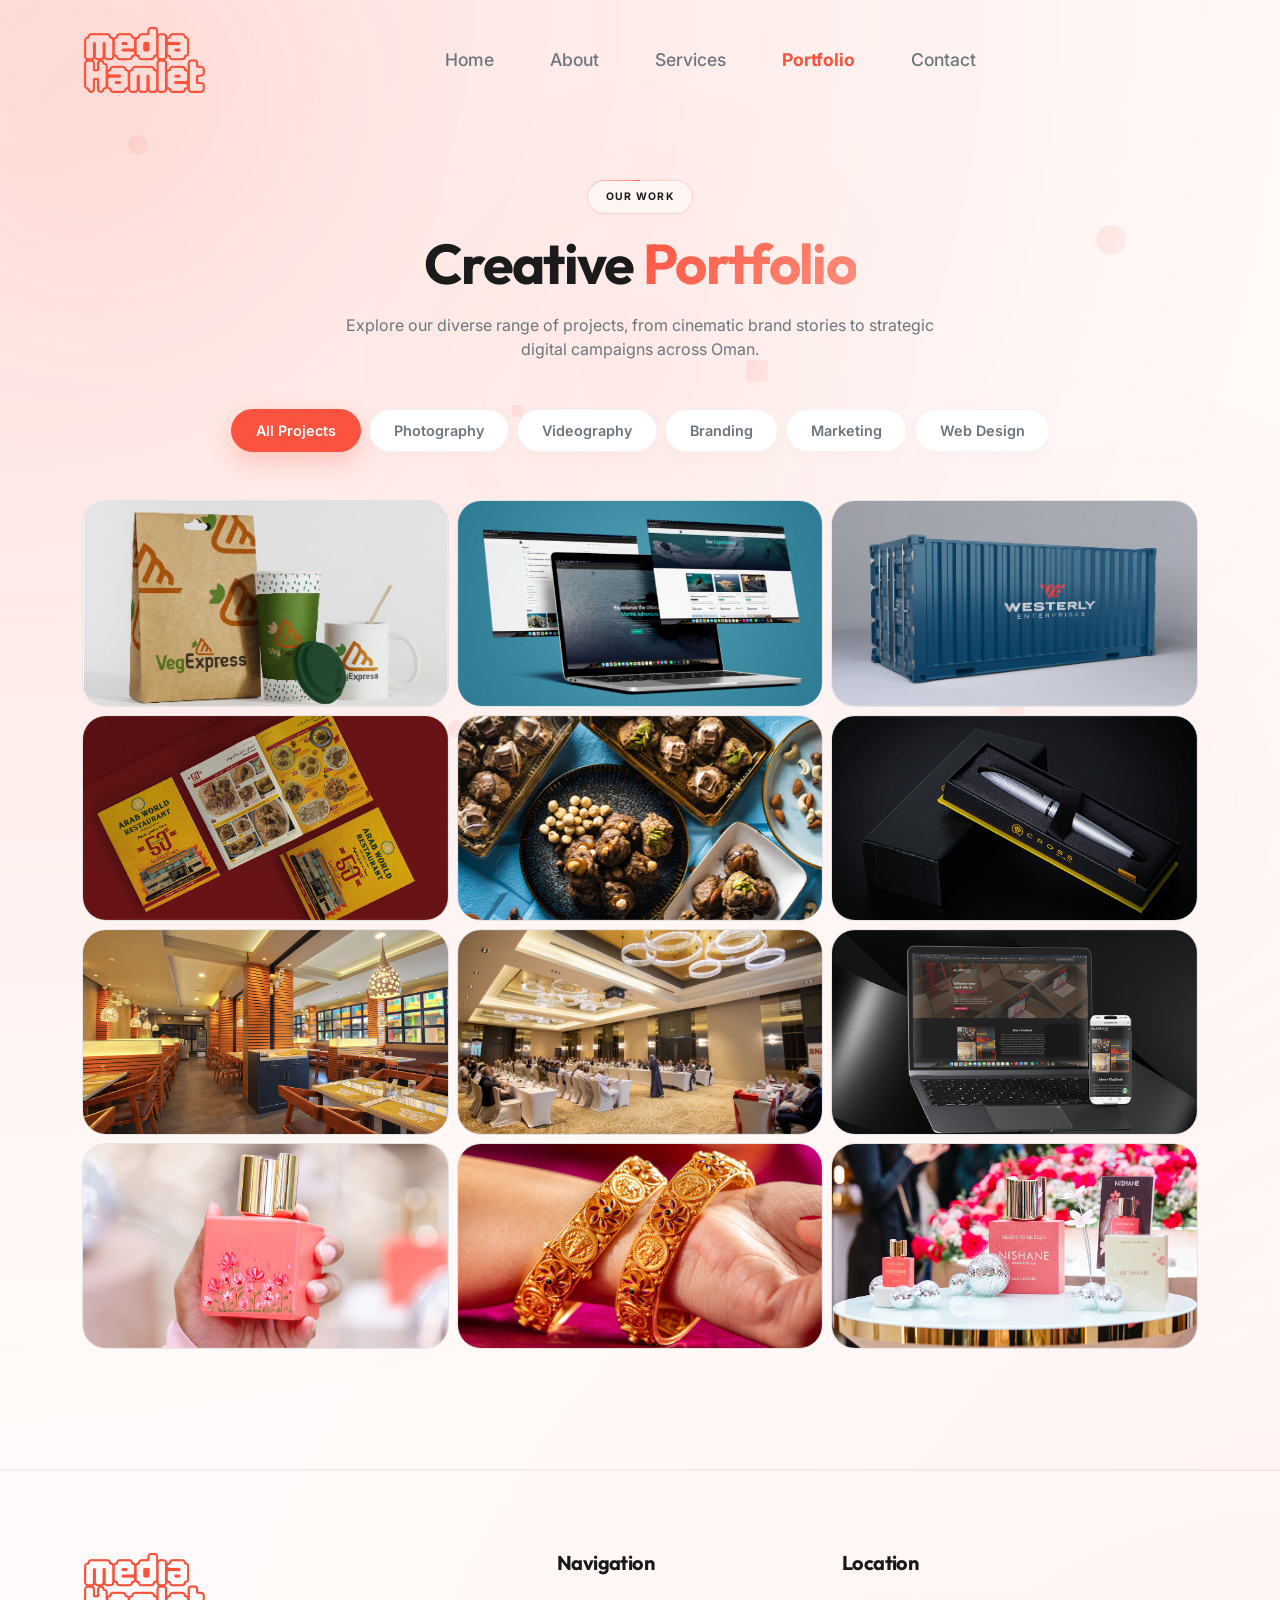
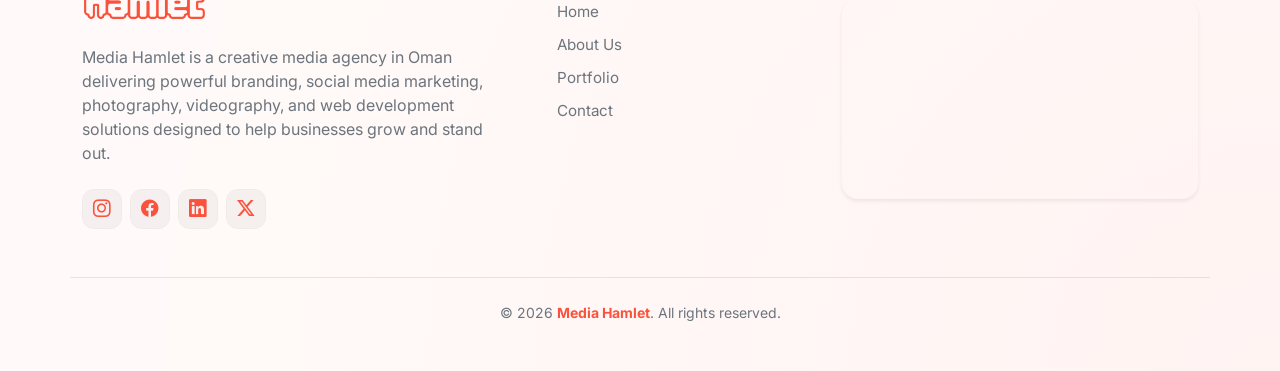
==== projects.html @ c40ac632 "projects page created and workflow section removed and teams slider created" ====
<!DOCTYPE html>
<html lang="en">

<head>
    <meta charset="UTF-8">
    <meta name="viewport" content="width=device-width, initial-scale=1.0">
    <meta name="description" content="Media Hamlet Projects - Explore our portfolio of creative works across Oman.">
    <title>Projects - Media Hamlet</title>

    <!-- Google Fonts -->
    <link rel="preconnect" href="https://fonts.googleapis.com">
    <link rel="preconnect" href="https://fonts.gstatic.com" crossorigin>
    <link href="https://fonts.googleapis.com/css2?family=Inter:wght@300;400;500;600;700&family=Outfit:wght@300;400;500;600;700;800&display=swap" rel="stylesheet">

    <!-- Bootstrap CSS -->
    <link href="https://cdn.jsdelivr.net/npm/bootstrap@5.3.2/dist/css/bootstrap.min.css" rel="stylesheet">
    <link rel="stylesheet" href="https://cdn.jsdelivr.net/npm/bootstrap-icons@1.11.1/font/bootstrap-icons.css">

    <!-- AOS Animation CSS -->
    <link href="https://unpkg.com/aos@2.3.1/dist/aos.css" rel="stylesheet">

    <!-- Custom CSS -->
    <link rel="stylesheet" href="style.css">
</head>

<body>
    <!-- Preloader -->
    <div id="loader-wrapper">
        <div class="loader-content">
            <div class="loader-logo">
                <img src="asstes/brand_logo.png" alt="Media Hamlet">
            </div>
        </div>
    </div>

    <!-- Ambient Background Glows -->
    <div class="ambient-glow glow-1"></div>
    <div class="ambient-glow glow-2"></div>
    <div class="ambient-glow glow-3"></div>
    <div class="noise-overlay"></div>

    <!-- Global Decorative Elements -->
    <div class="global-bg-elements">
        <div class="bg-shape shape-1"></div>
        <div class="bg-shape shape-2"></div>
        <div class="bg-shape shape-3"></div>
        <div class="bg-shape shape-4"></div>
        <div class="bg-shape shape-5"></div>
        <div class="bg-shape shape-6"></div>
        <div class="bg-shape shape-7"></div>
        <div class="bg-shape shape-8"></div>
    </div>

    <!-- Navigation -->
    <nav class="navbar navbar-expand-lg fixed-top custom-navbar scrolled">
        <div class="container">
            <a class="navbar-brand" href="index.html">
                <img src="asstes/brand_logo.png" alt="Media Hamlet Logo" class="brand-logo">
            </a>
            <button class="navbar-toggler border-0 shadow-none" type="button" data-bs-toggle="collapse" data-bs-target="#navbarNav">
                <div class="hamburger-icon">
                    <span></span><span></span><span></span>
                </div>
            </button>
            <div class="collapse navbar-collapse" id="navbarNav">
                <ul class="navbar-nav mx-auto">
                    <li class="nav-item"><a class="nav-link" href="index.html#home">Home</a></li>
                    <li class="nav-item"><a class="nav-link" href="index.html#about">About</a></li>
                    <li class="nav-item"><a class="nav-link" href="index.html#services">Services</a></li>
                    <li class="nav-item"><a class="nav-link active" href="projects.html">Portfolio</a></li>
                    <li class="nav-item"><a class="nav-link" href="index.html#contact">Contact</a></li>
                </ul>
            </div>
        </div>
    </nav>

    <!-- Hero Section -->
    <section class="hero-section">
        <div class="container">
            <div class="text-center mb-5" data-aos="fade-up">
                <div class="badge-custom mb-3">Our Work</div>
                <h1 class="display-4 fw-bold mb-3">Creative <span class="text-gradient">Portfolio</span></h1>
                <p class="text-secondary mx-auto" style="max-width: 600px;">
                    Explore our diverse range of projects, from cinematic brand stories to strategic digital campaigns across Oman.
                </p>
            </div>

            <!-- Category Tabs -->
            <div class="d-flex flex-wrap justify-content-center gap-2 mb-5" data-aos="fade-up" data-aos-delay="100">
                <button class="filter-btn active" data-filter="all">All Projects</button>
                <button class="filter-btn" data-filter="photography">Photography</button>
                <button class="filter-btn" data-filter="videography">Videography</button>
                <button class="filter-btn" data-filter="branding">Branding</button>
                <button class="filter-btn" data-filter="marketing">Marketing</button>
                <button class="filter-btn" data-filter="web">Web Design</button>
            </div>

            <!-- Projects Grid -->
            <div class="row g-2" id="projects-grid">
                <!-- Project Item -->
                <div class="col-md-6 col-lg-4 project-item" data-category="photography" data-aos="fade-up">
                    <div class="portfolio-card">
                        <img src="asstes/portfolio_images/p1.jpeg" alt="Fashion Shoot" loading="lazy">
                    </div>
                </div>
                <!-- Project Item -->
                <div class="col-md-6 col-lg-4 project-item" data-category="videography" data-aos="fade-up" data-aos-delay="100">
                    <div class="portfolio-card">
                        <img src="asstes/portfolio_images/p6.jpeg" alt="Brand Film" loading="lazy">
                    </div>
                </div>
                <!-- Project Item -->
                <div class="col-md-6 col-lg-4 project-item" data-category="branding" data-aos="fade-up" data-aos-delay="200">
                    <div class="portfolio-card">
                        <img src="asstes/portfolio_images/p2.jpeg" alt="Logo Design" loading="lazy">
                    </div>
                </div>
                <!-- Project Item -->
                <div class="col-md-6 col-lg-4 project-item" data-category="marketing" data-aos="fade-up">
                    <div class="portfolio-card">
                        <img src="asstes/portfolio_images/p5.jpeg" alt="Social Media" loading="lazy">
                    </div>
                </div>
                <!-- Project Item -->
                <div class="col-md-6 col-lg-4 project-item" data-category="web" data-aos="fade-up" data-aos-delay="100">
                    <div class="portfolio-card">
                        <img src="asstes/portfolio_images/p9.jpeg" alt="Website UI" loading="lazy">
                    </div>
                </div>
                <!-- Project Item -->
                <div class="col-md-6 col-lg-4 project-item" data-category="photography" data-aos="fade-up" data-aos-delay="200">
                    <div class="portfolio-card">
                        <img src="asstes/portfolio_images/p8.jpeg" alt="Product Photography" loading="lazy">
                    </div>
                </div>
                <!-- New Project Item -->
                <div class="col-md-6 col-lg-4 project-item" data-category="videography" data-aos="fade-up">
                    <div class="portfolio-card">
                        <img src="asstes/portfolio_images/p7.jpeg" alt="Event Highlight" loading="lazy">
                    </div>
                </div>
                <!-- New Project Item -->
                <div class="col-md-6 col-lg-4 project-item" data-category="branding" data-aos="fade-up" data-aos-delay="100">
                    <div class="portfolio-card">
                        <img src="asstes/portfolio_images/p3.jpeg" alt="Conference Branding" loading="lazy">
                    </div>
                </div>
                <!-- New Project Item -->
                <div class="col-md-6 col-lg-4 project-item" data-category="marketing" data-aos="fade-up" data-aos-delay="200">
                    <div class="portfolio-card">
                        <img src="asstes/portfolio_images/p4.jpeg" alt="Digital Marketing Strategy" loading="lazy">
                    </div>
                </div>
                <div class="col-md-6 col-lg-4 project-item" data-category="photography" data-aos="fade-up">
                    <div class="portfolio-card">
                        <img src="asstes/portfolio_images/p12.jpeg" alt="Product Photography" loading="lazy">
                    </div>
                </div>
                <div class="col-md-6 col-lg-4 project-item" data-category="web" data-aos="fade-up" data-aos-delay="100">
                    <div class="portfolio-card">
                        <img src="asstes/portfolio_images/p10.jpeg" alt="E-commerce Website" loading="lazy">
                    </div>
                </div>
                <div class="col-md-6 col-lg-4 project-item" data-category="branding" data-aos="fade-up" data-aos-delay="200">
                    <div class="portfolio-card">
                        <img src="asstes/portfolio_images/p11.jpeg" alt="Brand Guidelines" loading="lazy">
                    </div>
                </div>
            </div>
        </div>
    </section>

    <!-- Footer -->
    <footer class="custom-footer py-5 mt-0">
        <div class="container">
            <div class="row gy-5">
                <div class="col-lg-5 col-md-12" data-aos="fade-up">
                    <img src="asstes/brand_logo.png" alt="Media Hamlet Logo" class="brand-logo mb-4">
                    <p class="text-secondary mb-4 pe-lg-5">
                        Media Hamlet is a creative media agency in Oman delivering powerful branding, social media marketing, photography, videography, and web development solutions designed to help businesses grow and stand out.
                    </p>
                    <div class="social-icons d-flex gap-2">
                        <a href="#" class="social-icon-link"><i class="bi bi-instagram"></i></a>
                        <a href="#" class="social-icon-link"><i class="bi bi-facebook"></i></a>
                        <a href="#" class="social-icon-link"><i class="bi bi-linkedin"></i></a>
                        <a href="#" class="social-icon-link"><i class="bi bi-twitter-x"></i></a>
                    </div>
                </div>
                <div class="col-lg-3 col-md-6" data-aos="fade-up" data-aos-delay="100">
                    <h5 class="fw-bold mb-4">Navigation</h5>
                    <ul class="list-unstyled d-flex flex-column gap-2">
                        <li><a href="index.html#home" class="footer-link">Home</a></li>
                        <li><a href="index.html#about" class="footer-link">About Us</a></li>
                        <li><a href="projects.html" class="footer-link">Portfolio</a></li>
                        <li><a href="index.html#contact" class="footer-link">Contact</a></li>
                    </ul>
                </div>
                <div class="col-lg-4 col-md-6" data-aos="fade-up" data-aos-delay="200">
                    <h5 class="fw-bold mb-4">Location</h5>
                    <div class="rounded-4 overflow-hidden shadow-sm" style="width: 100%; height: 200px;">
                        <iframe src="https://www.google.com/maps/embed?pb=!1m18!1m12!1m3!1d3656.0954622820022!2d58.54855897511026!3d23.60090907877264!2m3!1f0!2f0!3f0!3m2!1i1024!2i768!4f13.1!3m3!1m2!1s0x3e91f911d15bbdff%3A0xdb22372e76573a17!2sMedia%20Hamlet%20Oman!5e0!3m2!1sen!2sin!4v1778687226779!5m2!1sen!2sin" 
                            width="100%" height="100%" style="border:0;" allowfullscreen="" loading="lazy" referrerpolicy="no-referrer-when-downgrade"></iframe>
                    </div>
                </div>
            </div>
            <div class="row mt-5 pt-4 border-top border-dark border-opacity-10 align-items-center">
                <div class="col-12 text-center">
                    <p class="text-secondary small mb-0">&copy; <span id="current-year"></span> <span class="text-primary fw-bold">Media Hamlet</span>. All rights reserved.</p>
                </div>
            </div>
        </div>
    </footer>

    <!-- Portfolio Lightbox Overlay (Shared component) -->
    <div id="portfolioLightbox" class="lightbox-overlay">
        <div class="lightbox-content">
            <span class="lightbox-close"><i class="bi bi-x-lg"></i></span>
            <img class="lightbox-image" src="" alt="Portfolio Large View">
        </div>
    </div>

    <!-- Scripts -->
    <script src="https://cdn.jsdelivr.net/npm/bootstrap@5.3.2/dist/js/bootstrap.bundle.min.js"></script>
    <script src="https://unpkg.com/aos@2.3.1/dist/aos.js"></script>
    <script src="script.js"></script>
    <script>
        // Page specific navigation scroll override
        window.addEventListener('scroll', () => {
            const nav = document.querySelector('.custom-navbar');
            if (window.scrollY > 20) {
                nav.classList.add('scrolled');
            }
        });
    </script>
</body>

</html>
---- style.css ----
/* Modern Border Animation Property */
@property --border-angle {
    syntax: "<angle>";
    initial-value: 0deg;
    inherits: false;
}

:root {
    --primary-color: #fb523d;
    --primary-hover: #e03c27;
    --bg-main: #fffaf9;
    --card-bg: #f8f9fa;
    --text-main: #1a1a1a;
    --text-muted: #6c757d;
    --gradient-primary: linear-gradient(135deg, #fb523d 0%, #ff8e7d 100%);
    --font-primary: 'Inter', sans-serif;
    --font-title: 'Outfit', sans-serif;
    --glass-bg: rgba(255, 255, 255, 0.7);
    --glass-border: rgba(255, 255, 255, 0.8);
    --glass-shadow: 0 20px 40px rgba(0, 0, 0, 0.03);
    --ease-out-expo: cubic-bezier(0.19, 1, 0.22, 1);
    --ease-soft: cubic-bezier(0.4, 0, 0.2, 1);
}

/* Modern Custom Scrollbar */
::-webkit-scrollbar {
    width: 8px;
}

::-webkit-scrollbar-track {
    background: #ffffff;
}

::-webkit-scrollbar-thumb {
    background: var(--primary-color);
    border-radius: 100px;
    border: 2px solid #ffffff;
    transition: all 0.3s ease;
}

::-webkit-scrollbar-thumb:hover {
    background: var(--primary-hover);
}

/* Firefox Support */
* {
    scrollbar-width: thin;
    scrollbar-color: var(--primary-color) #ffffff;
}

html {
    scroll-behavior: smooth;
    

}

body {
    background-color: var(--bg-main);
    background-image: radial-gradient(circle at 0% 0%, rgba(251, 82, 61, 0.08) 0%, transparent 50%),
        radial-gradient(circle at 100% 100%, rgba(251, 82, 61, 0.04) 0%, transparent 50%);
    color: var(--text-main);
    font-family: var(--font-primary);
}

/* Bootstrap Color Overrides */
.text-primary {
    color: var(--primary-color) !important;
}

.bg-primary {
    background-color: var(--primary-color) !important;
}

h1,
h2,
h3,
h4,
h5,
h6 {
    font-family: var(--font-title);
    letter-spacing: -0.03em;
    font-weight: 700;
}

/* Typography Utilities */
.tracking-widest {
    letter-spacing: 0.1em;
}

.text-gradient {
    background: var(--gradient-primary);
    -webkit-background-clip: text;
    -webkit-text-fill-color: transparent;
}

.text-secondary {
    color: var(--text-muted) !important;
}

/* Grain Texture Overlay */
.noise-overlay {
    position: fixed;
    top: 0;
    left: 0;
    width: 100%;
    height: 100%;
    pointer-events: none;
    z-index: 9999;
    opacity: 0.025;
    background-image: url("data:image/svg+xml,%3Csvg viewBox='0 0 200 200' xmlns='http://www.w3.org/2000/svg'%3E%3Cfilter id='noiseFilter'%3E%3CfeTurbulence type='fractalNoise' baseFrequency='0.65' numOctaves='3' stitchTiles='stitch'/%3E%3C/filter%3E%3Crect width='100%25' height='100%25' filter='url(%23noiseFilter)'/%3E%3C/svg%3E");
    mix-blend-mode: overlay;
}

/* Performance Optimization: Disable heavy filters on mobile */
@media (max-width: 991.98px) {
    .noise-overlay,
    .ambient-glow,
    .global-bg-elements,
    .loader-bg-elements,
    .cta-shape {
        display: none !important;
    }

    /* Performance: Disable expensive effects on mobile for buttery smooth scrolling */
    .hero-section, .cta-banner {
        animation: none !important;
    }

    .service-card, 
    .testimonial-card, 
    .contact-card, 
    .custom-navbar.scrolled, 
    .floating-element,
    .social-floating-icon,
    .main-image-frame,
    .floating-stat-card,
    .logos-ticker-container {
        backdrop-filter: none !important;
        -webkit-backdrop-filter: none !important;
        background-color: rgba(255, 255, 255, 0.98) !important;
    }

    /* Simplify rendering for better mobile FPS */
    .service-card, .testimonial-card, .contact-card {
        box-shadow: 0 10px 30px rgba(0, 0, 0, 0.05) !important;
    }

    .logos-ticker-container {
        mask-image: none !important;
        -webkit-mask-image: none !important;
    }
    /* Re-enable mask-image for testimonial slider on small screens */
    .testimonial-slider-wrapper {
        mask-image: linear-gradient(to right, transparent, black 10%, black 90%, transparent);
        -webkit-mask-image: linear-gradient(to right, transparent, black 10%, black 90%, transparent);
    }
}

/* Ambient Glows */
.ambient-glow {
    position: fixed;
    border-radius: 50%;
    filter: blur(100px);
    z-index: -1;
    opacity: 0.5;
    pointer-events: none;
}

.glow-1 {
    width: 600px;
    height: 600px;
    background: radial-gradient(circle, rgba(251, 82, 61, 0.15) 0%, rgba(255, 255, 255, 0) 70%);
    top: -200px;
    left: -200px;
}

.glow-2 {
    width: 800px;
    height: 800px;
    background: radial-gradient(circle, rgba(251, 82, 61, 0.1) 0%, rgba(255, 255, 255, 0) 70%);
    bottom: -300px;
    right: -200px;
}

.glow-3 {
    width: 500px;
    height: 500px;
    background: radial-gradient(circle, rgba(251, 82, 61, 0.08) 0%, rgba(255, 255, 255, 0) 70%);
    top: 40%;
    left: 50%;
    transform: translate(-50%, -50%);
}

/* Navigation */
.custom-navbar {
    background: transparent;
    backdrop-filter: none;
    border-bottom: 1px solid transparent;
    padding-top: 20px;
    padding-bottom: 20px;
    transition: transform 0.6s var(--ease-out-expo), background-color 0.4s ease, padding 0.4s ease, backdrop-filter 0.4s ease;
    will-change: transform, background-color, backdrop-filter;
}

.custom-navbar.navbar-hidden {
    transform: translateY(-100%);
}

.custom-navbar.scrolled {
    padding-top: 10px;
    padding-bottom: 10px;
    background: rgba(255, 255, 255, 0.9);
    backdrop-filter: blur(15px);
    border-bottom: 1px solid rgba(0, 0, 0, 0.05);
    box-shadow: 0 4px 30px rgba(0, 0, 0, 0.05);
}

.navbar-nav .nav-link {
    color: var(--text-muted);
    font-weight: 500;
    padding: 8px 0;
    margin: 0 20px;
    transition: color 0.3s var(--ease-soft), transform 0.3s var(--ease-soft);
    font-size: 1.1rem;
    display: inline-block;
}

/* Subtle scale on hover */
.navbar-nav .nav-link:hover {
    transform: translateY(-1px);
}

@media (max-width: 1199.98px) {
    .navbar-nav .nav-link {
        margin: 0 15px;
    }
}

.navbar-nav .nav-link:hover,
.navbar-nav .nav-link.active {
    color: var(--primary-color);
    font-weight: 700;
}

.navbar-toggler {
    width: 44px;
    height: 44px;
    display: flex;
    align-items: center;
    justify-content: center;
    background: rgba(0, 0, 0, 0.03);
    border-radius: 12px;
    padding: 0;
    transition: background 0.3s ease;
    border: none;
}

.navbar-toggler:hover {
    background: rgba(0, 0, 0, 0.06);
}

.hamburger-icon {
    width: 22px;
    height: 16px;
    position: relative;
    display: inline-block;
}

.hamburger-icon span {
    position: absolute;
    left: 0;
    width: 100%;
    height: 2px;
    background-color: var(--primary-color);
    border-radius: 2px;
    transition: transform 0.4s cubic-bezier(0.68, -0.6, 0.32, 1.6), top 0.4s cubic-bezier(0.68, -0.6, 0.32, 1.6), opacity 0.3s ease, width 0.3s ease;
    will-change: transform, top, opacity;
}

.hamburger-icon span:nth-child(1) { top: 0; }
.hamburger-icon span:nth-child(2) { top: 7px; width: 75%; }
.hamburger-icon span:nth-child(3) { top: 14px; }

.navbar-toggler[aria-expanded="true"] .hamburger-icon span:nth-child(1) {
    top: 7px;
    transform: rotate(45deg);
}

.navbar-toggler[aria-expanded="true"] .hamburger-icon span:nth-child(2) {
    width: 0%;
    opacity: 0;
}

.navbar-toggler[aria-expanded="true"] .hamburger-icon span:nth-child(3) {
    top: 7px;
    transform: rotate(-45deg);
}

.navbar-toggler:focus {
    box-shadow: none;
}

.brand-logo {
    height: 70px;
    object-fit: contain;
}

/* Buttons */
.primary-btn {
    background-color: var(--primary-color);
    border-color: var(--primary-color);
    color: white;
    transition: all 0.3s ease;
}

.primary-btn:hover,
.primary-btn:focus {
    background-color: var(--primary-hover);
    border-color: var(--primary-hover);
    color: white;
    box-shadow: 0 10px 30px rgba(251, 82, 61, 0.5);
    transform: translateY(-3px) scale(1.02);
}

.btn-hover-effect {
    position: relative;
    overflow: hidden;
}

.btn-hover-effect::after {
    content: '';
    position: absolute;
    top: 50%;
    left: 50%;
    width: 300px;
    height: 300px;
    background: radial-gradient(circle, rgba(255, 255, 255, 0.3) 0%, rgba(255, 255, 255, 0) 70%);
    transform: translate(-50%, -50%) scale(0);
    transition: transform 0.5s ease;
    border-radius: 50%;
}

.btn-hover-effect:hover::after {
    transform: translate(-50%, -50%) scale(1);
}

/* Utilities */
.section-padding {
    padding: 50px 0;
    border-bottom: 1px solid rgba(0, 0, 0, 0.05);
}

#contact {
    border-bottom: none;
    padding-bottom: 40px;
}

@media (max-width: 991.98px) {
    .section-padding {
        padding: 40px 0;
    }
}

.badge-custom {
    padding: 8px 18px;
    border-radius: 100px;
    border: 1px solid rgba(251, 82, 61, 0.2);
    background: rgba(255, 255, 255, 0.5);
    backdrop-filter: blur(12px);
    -webkit-backdrop-filter: blur(12px);
    font-weight: 700;
    text-transform: uppercase;
    letter-spacing: 0.12em;
    font-size: 0.65rem;
    color: var(--text-main);
    box-shadow: 0 4px 15px rgba(0, 0, 0, 0.02);
    transition: all 0.3s ease;
    display: inline-flex;
    align-items: center;
    position: relative;
    z-index: 1;
}

.badge-custom::after {
    content: '';
    position: absolute;
    inset: -1px;
    border-radius: inherit;
    padding: 1.2px; /* Thickness of the running line */
    background: conic-gradient(from var(--border-angle), transparent 75%, var(--primary-color) 100%);
    -webkit-mask: linear-gradient(#fff 0 0) content-box, linear-gradient(#fff 0 0);
    mask: linear-gradient(#fff 0 0) content-box, linear-gradient(#fff 0 0);
    -webkit-mask-composite: xor;
    mask-composite: exclude;
    animation: border-trace 3s linear infinite;
    pointer-events: none;
    z-index: -1;
}

/* Adjust color for white badges in CTA section */
.cta-banner .badge-custom::after {
    background: conic-gradient(from var(--border-angle), transparent 75%, #ffffff 100%);
}

@keyframes border-trace {
    to { --border-angle: 360deg; }
}

/* Hero Section */
.hero-section {
    position: relative;
    /* Enhanced gradient with secondary glow and animation support */
    background: radial-gradient(circle at 0% 0%, rgba(251, 82, 61, 0.08) 0%, transparent 50%),
                radial-gradient(circle at 100% 100%, rgba(251, 82, 61, 0.04) 0%, transparent 50%);
    background-size: 150% 150%;
    animation: heroGradientShift 12s ease-in-out infinite alternate;
    border-bottom: 1px solid rgba(0, 0, 0, 0.05);
    padding: 140px 0 80px;
}

@media (min-width: 992px) {
    .hero-section {
        padding: 180px 0 120px;
    }
}

@keyframes heroGradientShift {
    0% {
        background-position: 0% 0%;
    }
    100% {
        background-position: 100% 100%;
    }
}

/* Global Decorative Elements */
.global-bg-elements {
    position: fixed;
    top: 0;
    left: 0;
    width: 100%;
    height: 100%;
    pointer-events: none;
    z-index: -1;
}

.bg-shape {
    position: absolute;
    background: var(--gradient-primary);
    opacity: 0.1;
    animation: bgPulseFloat 8s ease-in-out infinite;
}

.shape-1 {
    width: 20px;
    height: 20px;
    border-radius: 50%;
    top: 15%;
    left: 10%;
    animation-duration: 7s;
}

.shape-2 {
    width: 15px;
    height: 15px;
    border-radius: 3px;
    top: 65%;
    left: 8%;
    animation-delay: -2s;
    animation-duration: 9s;
}

.shape-3 {
    width: 30px;
    height: 30px;
    border-radius: 50%;
    top: 25%;
    right: 12%;
    animation-delay: -4s;
}

.shape-4 {
    width: 25px;
    height: 25px;
    border-radius: 50%;
    bottom: 20%;
    right: 20%;
    animation-duration: 10s;
    animation-delay: -1s;
}

.shape-5 {
    width: 12px;
    height: 12px;
    border-radius: 2px;
    top: 45%;
    left: 40%;
    animation-delay: -5s;
}

.shape-6 {
    width: 18px;
    height: 18px;
    border-radius: 50%;
    top: 80%;
    left: 35%;
    animation-duration: 6s;
}

.shape-7 {
    width: 22px;
    height: 22px;
    border-radius: 4px;
    top: 40%;
    right: 40%;
    animation-delay: -3s;
}

.shape-8 {
    width: 15px;
    height: 15px;
    border-radius: 50%;
    bottom: 10%;
    left: 60%;
    animation-duration: 11s;
}

@keyframes bgPulseFloat {
    0%, 100% {
        transform: translate3d(0, 0, 0) rotate(0deg) scale(1);
    }
    50% {
        transform: translate3d(15px, -15px, 0) rotate(15deg) scale(1.1);
        opacity: 0.15;
    }
}

@keyframes float-slow {
    0% {
        transform: translate3d(0, 0, 0) rotate(0deg);
    }

    50% {
        transform: translate3d(30px, -30px, 0) rotate(180deg);
    }

    100% {
        transform: translate3d(0, 0, 0) rotate(360deg);
    }
}

.hero-title {
    font-size: clamp(2.5rem, 7vw, 4.25rem);
    line-height: 1.1;
    letter-spacing: -0.04em;
    font-weight: 800;
    color: var(--text-main);
}

.hero-text {
    font-size: clamp(1rem, 1.5vw, 1.1rem);
}

.hero-graphic-container {
    position: relative;
}

.hero-floating-card {
    animation: floating 6s ease-in-out infinite;
}

@keyframes floating {
    0% {
        transform: translate3d(0, 0, 0);
    }
    50% {
        transform: translate3d(0, -20px, 0);
    }
    100% {
        transform: translate3d(0, 0, 0);
    }
}

.graphic-box {
    background: #fff;
    padding: 10px;
    box-shadow: 0 40px 80px rgba(0, 0, 0, 0.1);
    border: 1px solid rgba(0, 0, 0, 0.05);
    transform: perspective(1000px) rotateY(-10deg) rotateX(5deg);
    transition: transform 0.8s cubic-bezier(0.2, 0.8, 0.2, 1);
}

.graphic-box:hover {
    transform: perspective(1000px) rotateY(0deg) rotateX(0deg);
}

.floating-element {
    position: absolute;
    background: rgba(255, 255, 255, 0.95);
    backdrop-filter: blur(10px);
    padding: 12px 20px;
    border-radius: 16px;
    box-shadow: 0 10px 30px rgba(0, 0, 0, 0.1);
    z-index: 10;
    border: 1px solid rgba(0, 0, 0, 0.05);
}

.floating-1 {
    top: 10%;
    right: -5%;
    animation: floating 5s ease-in-out infinite;
}

.floating-2 {
    bottom: 15%;
    left: -10%;
    animation: floating 6s ease-in-out infinite 1s;
}

.hero-image-wrapper {
    padding-top: 20px;
    position: relative;
}

.hero-person-img {
    max-height: 420px;
    width: 100%;
    object-fit: contain;
    filter: drop-shadow(0 20px 50px rgba(0, 0, 0, 0.15));
    backface-visibility: hidden;
    will-change: transform;
    mask-image: linear-gradient(to bottom, black 80%, transparent 100%);
    -webkit-mask-image: linear-gradient(to bottom, black 80%, transparent 100%);
}

.social-floating-icon {
    position: absolute;
    width: 45px;
    height: 45px;
    background: rgba(255, 255, 255, 0.7);
    backdrop-filter: blur(10px);
    -webkit-backdrop-filter: blur(10px);
    border: 1px solid rgba(255, 255, 255, 0.4);
    border-radius: 50%;
    display: flex;
    align-items: center;
    justify-content: center;
    box-shadow: 0 10px 25px rgba(0, 0, 0, 0.15);
    z-index: 3;
    /* Increased z-index to appear above the hero image */
    font-size: 1.2rem;
    animation: float-around 5s ease-in-out infinite;
    margin-left: -22.5px;
    margin-top: -22.5px;
}

.icon-ig {
    top: 5%;
    left: 95%;
    color: #E1306C;
    animation-delay: 0s;
}

.icon-fb {
    top: 50%;
    left: 110%;
    color: #1877F2;
    animation-delay: 1.5s;
}

.icon-ln {
    top: 50%;
    left: -10%;
    color: #0A66C2;
    animation-delay: 3s;
}

.icon-tk {
    top: 110%;
    left: 50%;
    color: #000000;
    animation-delay: 4.5s;
}

.icon-sc {
    top: -10%;
    left: 50%;
    color: #FFFC00;
    animation-delay: 0.8s;
    text-shadow: 0 0 2px rgba(0, 0, 0, 0.2);
}

.icon-wa {
    top: 95%;
    left: 5%;
    color: #25D366;
    animation-delay: 5.2s;
}

.icon-yt {
    top: 95%;
    left: 95%;
    color: #FF0000;
    animation-delay: 2.2s;
}

.icon-tw {
    top: 5%;
    left: 5%;
    color: #000000;
    animation-delay: 3.7s;
}

@keyframes spin-slow {
    from {
        transform: rotate(0deg);
    }

    to {
        transform: rotate(360deg);
    }
}

@keyframes float-around {
    0%,
    100% {
        transform: translate3d(0, 0, 0) rotate(0deg);
    }
    50% {
        transform: translate3d(10px, -20px, 0) rotate(15deg);
    }
}

/* Outline Button Styling */
.btn-outline {
    border: 1px solid var(--primary-color);
    color: var(--primary-color);
    transition: all 0.3s ease;
    background: rgba(251, 82, 61, 0.03);
    backdrop-filter: blur(5px);
    -webkit-backdrop-filter: blur(5px);
}

.btn-outline:focus,
.btn-outline:active {
    box-shadow: none;
    outline: none;
}

.btn-outline:hover {
    background: var(--primary-color);
    color: #fff;
    transform: translateY(-2px);
    box-shadow: 0 0 20px rgba(251, 82, 61, 0.4);
}

.social-icon-link {
    width: 40px;
    height: 40px;
    display: inline-flex;
    align-items: center;
    justify-content: center;
    border-radius: 12px;
    background: rgba(0, 0, 0, 0.04);
    border: 1px solid rgba(0, 0, 0, 0.02);
    transition: all 0.4s cubic-bezier(0.175, 0.885, 0.32, 1.275);
    color: var(--primary-color);
    text-decoration: none;
    font-size: 1.1rem;
}

.social-icon-link:hover {
    background: var(--primary-color);
    color: #fff !important;
    transform: translateY(-4px) rotate(8deg);
    box-shadow: 0 12px 20px -8px rgba(251, 82, 61, 0.5);
    border-color: var(--primary-color);
}

.crop-mark {
    position: absolute;
    width: 20px;
    height: 20px;
    border-color: rgba(0, 0, 0, 0.3);
    border-style: solid;
    border-width: 0;
    z-index: 5;
}

/* Glassy Card & About Section Enhancements */
.main-image-frame {
    background: rgba(255, 255, 255, 0.7);
    backdrop-filter: blur(12px);
    -webkit-backdrop-filter: blur(12px);
    border: 1px solid rgba(0, 0, 0, 0.05);
    box-shadow: 0 40px 80px rgba(0, 0, 0, 0.1);
}

.about-image-wrapper {
    position: relative;
    padding: 20px;
}

@media (min-width: 1200px) {
    .about-sticky-image {
        position: -webkit-sticky;
        position: sticky;
        top: 120px;
        z-index: 10;
    }
}

.experience-badge-modern {
    position: absolute;
    top: -20px;
    right: -20px;
    background: white;
    padding: 5px;
    border-radius: 50%;
    box-shadow: 0 15px 35px rgba(0, 0, 0, 0.1);
    z-index: 10;
}

.badge-content {
    background: white;
    border: 1px dashed rgba(251, 82, 61, 0.3);
    width: 130px;
    height: 130px;
    border-radius: 50%;
    display: flex;
    flex-direction: column;
    align-items: center;
    justify-content: center;
    text-align: center;
}

.experience-badge-modern .number {
    font-size: 2rem;
    font-weight: 900;
    line-height: 1;
}

.experience-badge-modern .label {
    font-size: 0.65rem;
    text-transform: uppercase;
    letter-spacing: 0.1em;
    font-weight: 700;
    margin-top: 5px;
}



.floating-stat-card {
    position: absolute;
    bottom: 40px;
    left: -30px;
    background: rgba(255, 255, 255, 0.9);
    backdrop-filter: blur(10px);
    padding: 20px 25px;
    border-radius: 20px;
    border: 1px solid rgba(0, 0, 0, 0.05);
    z-index: 5;
    animation: floating 5s ease-in-out infinite;
}

.floating-stat-card::before {
    content: '';
    position: absolute;
    inset: 5px;
    border: 1px solid rgba(251, 82, 61, 0.12);
    border-radius: 15px;
    pointer-events: none;
}

.stat-icon {
    width: 45px;
    height: 45px;
    border-radius: 12px;
    display: flex;
    align-items: center;
    justify-content: center;
    font-size: 1.25rem;
}

.about-feature-box {
    background: transparent;
    transition: all 0.3s ease;
    border-color: rgba(0, 0, 0, 0.05) !important;
}

.about-feature-box:hover {
    background: white;
    border-color: rgba(251, 82, 61, 0.2) !important;
    box-shadow: 0 10px 30px rgba(0, 0, 0, 0.05);
    transform: translateY(-5px);
}

.about-feature-box i {
    background: linear-gradient(135deg, var(--primary-color), #ff8e7d);
    -webkit-background-clip: text;
    -webkit-text-fill-color: transparent;
}

.crop-mark.top-left {
    top: 10px;
    left: 10px;
    border-top-width: 1px;
    border-left-width: 1px;
}

.crop-mark.top-right {
    top: 10px;
    right: 10px;
    border-top-width: 1px;
    border-right-width: 1px;
}

.crop-mark.bottom-left {
    bottom: 10px;
    left: 10px;
    border-bottom-width: 1px;
    border-left-width: 1px;
}

.crop-mark.bottom-right {
    bottom: 10px;
    right: 10px;
    border-bottom-width: 1px;
    border-right-width: 1px;
}


/* Services & Cards */
.service-card {
    background: var(--glass-bg);
    backdrop-filter: blur(20px);
    -webkit-backdrop-filter: blur(20px);
    border: 1px solid var(--glass-border);
    box-shadow: var(--glass-shadow), inset 0 1px 0 rgba(255, 255, 255, 1);
    transition: transform 0.6s var(--ease-out-expo), box-shadow 0.6s var(--ease-out-expo), border-color 0.4s ease;
    border-radius: 32px !important;
    z-index: 1;
    backface-visibility: hidden;
    will-change: transform;
}

.service-card:hover {
    box-shadow: 0 30px 60px rgba(251, 82, 61, 0.12);
    border-color: rgba(251, 82, 61, 0.15);
}

.service-card:hover .icon-box {
    background: var(--primary-color);
    transform: scale(1.1) rotate(5deg);
    box-shadow: 0 10px 20px rgba(251, 82, 61, 0.2);
}

.service-card:hover .icon-box i {
    color: #ffffff !important;
}

.card-glow {
    transition: opacity 0.5s ease;
    opacity: 0.5;
    pointer-events: none;
}

.service-card:hover .card-glow {
    opacity: 1;
}

.icon-box {
    width: 60px;
    height: 60px;
    background: rgba(251, 82, 61, 0.05);
    border: 1px solid rgba(251, 82, 61, 0.1);
    border-radius: 16px;
    display: flex;
    align-items: center;
    justify-content: center;
    transition: all 0.4s ease;
    color: var(--primary-color);
}

.service-number {
    position: absolute;
    top: 30px;
    right: 40px;
    font-size: 5rem;
    font-weight: 800;
    color: rgba(0, 0, 0, 0.02);
    line-height: 1;
    pointer-events: none;
    transition: all 0.4s ease;
}

.service-card:hover .service-number {
    color: rgba(251, 82, 61, 0.06);
    transform: translateY(-5px);
}



.image-card {
    transition: transform 0.5s ease;
}

.image-card:hover img {
    transform: scale(1.05);
}

.image-card img {
    transition: transform 0.7s ease;
}

/* Services Section Specific Styles */
.services-section-row {
    display: flex;
    align-items: stretch;
    position: relative;
}

.services-left-col {
    position: relative;
}

.services-sticky-image {
    width: 100%;
    height: auto;
    overflow: hidden;
    position: -webkit-sticky;
    position: sticky;
    top: 120px;
    z-index: 10;
    box-shadow: 0 30px 60px rgba(0, 0, 0, 0.1);
    transition: transform 0.6s cubic-bezier(0.2, 0.8, 0.2, 1);
    display: flex;
    align-items: center;
}

.services-sticky-image:hover {
    transform: scale(1.02);
}

.services-sticky-image img {
    height: auto !important;
    width: 100%;
    transform: scale(1.1);
    transition: transform 1.2s cubic-bezier(0.2, 0.8, 0.2, 1);
}

.services-sticky-image:hover img {
    transform: scale(1);
}

.services-cards-wrapper {
    max-height: none;
    /* Allow natural scrolling */
    overflow-y: visible;
    scroll-behavior: smooth;
    padding: 0;
    scrollbar-width: none;
    /* Firefox */
    -ms-overflow-style: none;
    /* IE and Edge */
}

#services {
    padding: 30px 0;
}

@media (min-width: 992px) {
    #services {
        padding: 40px 0;
    }
}

.services-cards-wrapper::-webkit-scrollbar {
    display: none;
    /* Chrome, Safari and Opera */
}

/* Responsive adjustments for services section */
@media (max-width: 1024px) {
    .services-left-col {
        position: relative;
        top: auto;
    }

    .services-sticky-image {
        height: auto;
        position: relative;
        top: auto;
    }

    .services-sticky-image img {
        transform: scale(1); /* Reset scale for mobile to prevent unwanted zoom */
        object-fit: cover; /* Ensure image covers the container while maintaining aspect ratio */
        object-position: center; /* Center the image within its container */
        transition: none; /* Disable transition on mobile for immediate effect */
    }

    .services-cards-wrapper {
        max-height: none;
        /* Disable max-height and overflow on smaller screens */
        overflow-y: visible;
        padding-right: 0;
    }

    .services-section-row {
        display: flex;
        flex-direction: column;
    }

    .services-section-row > .col-lg-6 {
        width: 100%;
    }
}

/* Service Feature List Item */
.feature-item {
    transition: transform 0.3s ease;
}

.service-card:hover .feature-item {
    transform: translateX(5px);
}

.learn-more-link {
    font-size: 0.85rem;
    letter-spacing: 0.05em;
    transition: gap 0.3s ease;
}

.service-card:hover .learn-more-link {
    gap: 12px !important;
}

.image-overlay {
    position: absolute;
    bottom: 0;
    left: 0;
    width: 100%;
    height: 40%;
    background: linear-gradient(to top, rgba(255, 255, 255, 0.8) 0%, transparent 100%);
    pointer-events: none;
}

/* Portfolio */
.portfolio-infinite-container {
    padding: 20px 0;
    position: relative;
}

.track-fade-left,
.track-fade-right {
    position: absolute;
    top: 0;
    bottom: 0;
    width: 150px;
    z-index: 10;
    pointer-events: none;
}

@media (max-width: 767.98px) {

    .track-fade-left,
    .track-fade-right {
        width: 60px;
    }
}

.track-fade-left {
    left: 0;
    background: linear-gradient(to right, var(--bg-main) 0%, transparent 100%);
}

.track-fade-right {
    right: 0;
    background: linear-gradient(to left, var(--bg-main) 0%, transparent 100%);
}

.portfolio-track {
    display: flex;
    gap: 0.75rem;
    width: max-content;
    padding: 10px 0;
}

.portfolio-track:hover {
    animation-play-state: paused;
}

.portfolio-item-wrapper {
    width: 350px;
    flex-shrink: 0;
}

.track-left {
    animation: scroll-left 25s linear infinite;
}

.track-right {
    animation: scroll-right 25s linear infinite;
}

@keyframes scroll-left {
    to {
        transform: translate3d(calc(-50% - 0.375rem), 0, 0);
    }
}

@keyframes scroll-right {
    from {
        transform: translate3d(calc(-50% - 0.375rem), 0, 0);
    }

    to {
        transform: translate3d(0, 0, 0);
    }
}

.portfolio-card {
    position: relative;
    border-radius: 24px;
    overflow: hidden;
    aspect-ratio: 16/9;
    cursor: pointer;
    background: #f0f0f0;
    border: 1px solid rgba(0, 0, 0, 0.05);
}

.portfolio-card img {
    width: 100%;
    height: 100%;
    object-fit: cover;
    backface-visibility: hidden;
    transition: transform 0.8s cubic-bezier(0.2, 0.8, 0.2, 1);
}

.portfolio-overlay {
    position: absolute;
    inset: 0;
    background: linear-gradient(to top,
            rgba(0, 0, 0, 0.9) 0%,
            rgba(0, 0, 0, 0.4) 50%,
            transparent 100%);
    display: flex;
    flex-direction: column;
    justify-content: flex-end;
    padding: 30px;
    opacity: 0; /* Start hidden */
    visibility: hidden; /* Control visibility for smooth transition */
    transition: all 0.5s ease; /* Smooth transition for all properties */
    transform: translateY(10px);
}

.portfolio-card:hover img {
    transform: scale(1.1) rotate(2deg);
}

.portfolio-details h4 {
    color: white;
    font-weight: 700;
    margin-bottom: 5px;
    transform: translateY(20px); /* Start below */
    transition: transform 0.5s ease 0.1s; /* Animate with delay */
}

/* On hover, show the overlay and animate its content */
.portfolio-card:hover .portfolio-overlay {
    opacity: 1;
    visibility: visible;
    transform: translateY(0);
}

.portfolio-card:hover .portfolio-details h4,
.portfolio-card:hover .portfolio-details .category {
    transform: translateY(0);
}

.portfolio-details .category {
    color: var(--primary-color);
    font-size: 0.75rem;
    font-weight: 800;
    text-transform: uppercase;
    letter-spacing: 0.1em;
    transform: translateY(20px);
    transition: transform 0.5s ease;
}

/* Spacing Helpers */
.space-y-3>*+* {
    margin-top: 1rem;
}

.space-y-4>*+* {
    margin-top: 1.5rem;
}

/* Check Icon */
.check-icon {
    width: 24px;
    height: 24px;
}

/* Testimonials */
.testimonial-card {
    background: rgba(255, 255, 255, 0.8);
    backdrop-filter: blur(15px);
    -webkit-backdrop-filter: blur(15px);
    border: 1px solid rgba(255, 255, 255, 0.6);
    transition: all 0.5s cubic-bezier(0.2, 0.8, 0.2, 1);
    border-radius: 32px !important;
}

.testimonial-card:hover {
    transform: translateY(-12px);
    background: #ffffff;
    box-shadow: 0 40px 80px rgba(251, 82, 61, 0.1);
    border-color: rgba(251, 82, 61, 0.15);
}

.testimonial-avatar {
    width: 60px;
    height: 60px;
    border-radius: 18px;
    object-fit: cover;
    box-shadow: 0 10px 25px rgba(0, 0, 0, 0.1);
}

/* Testimonial Slider */
.testimonial-slider-wrapper {
    position: relative;
    overflow: hidden;
    padding: 20px 0;
    /* Some vertical padding */
    /* Optional: Add a glassy background to the wrapper if desired */
    /* background: rgba(255, 255, 255, 0.4); */
    /* border: 1px solid rgba(0, 0, 0, 0.05); */
    border-radius: 24px;
    /* backdrop-filter: blur(10px); */
    /* -webkit-backdrop-filter: blur(10px); */
    mask-image: linear-gradient(to right, transparent, black 10%, black 90%, transparent);
    -webkit-mask-image: linear-gradient(to right, transparent, black 10%, black 90%, transparent);
}

.testimonial-slider-track {
    display: flex;
    gap: 1.5rem;
    width: max-content;
    /* Allows the track to be wider than its parent */
    animation: testimonial-slide 40s linear infinite;
}

.testimonial-slider-track:hover {
    animation-play-state: paused;
}

.testimonial-slide {
    flex-shrink: 0;
    width: 630px;
    /* Base width for large screens */
}

@media (max-width: 1399.98px) {
    .testimonial-slide {
        width: 550px;
    }
}

@media (max-width: 1199.98px) {
    .testimonial-slide {
        width: 450px;
    }
}

@media (max-width: 991.98px) {
    .testimonial-slide {
        width: 400px;
    }
}

@media (max-width: 767.98px) {
    .testimonial-slide {
        width: 85vw;
        /* Single card view on mobile */
    }

    .testimonial-card {
        padding: 1.5rem !important;
    }

    .testimonial-card p {
        font-size: 0.95rem !important;
        line-height: 1.6 !important;
        margin-bottom: 1.25rem !important;
    }

    .testimonial-card .bi-chat-square-quote {
        font-size: 1.5rem !important;
        margin: 1rem !important;
    }

    .testimonial-card h6 {
        font-size: 0.9rem;
    }

    .testimonial-avatar {
        width: 50px;
        height: 50px;
    }
}

@keyframes testimonial-slide {
    0% {
        transform: translate3d(0, 0, 0);
    }

    100% {
        transform: translate3d(calc(-50% - 0.75rem), 0, 0);
    }
}

/* Brands Logo Ticker */
.logos-ticker-container {
    position: relative;
    overflow: hidden;
    padding: 35px 0;
    background: rgba(255, 255, 255, 0.4);
    border: 1px solid rgba(0, 0, 0, 0.05);
    border-radius: 24px;
    backdrop-filter: blur(10px);
    -webkit-backdrop-filter: blur(10px);
    mask-image: linear-gradient(to right, transparent, black 15%, black 85%, transparent);
    -webkit-mask-image: linear-gradient(to right, transparent, black 15%, black 85%, transparent);
}

.logos-ticker {
    display: flex;
    align-items: center;
    width: max-content;
    animation: ticker-slide 30s linear infinite;
    will-change: transform;
}

@keyframes ticker-slide {
    from { transform: translate3d(0, 0, 0); }
    to { transform: translate3d(-50%, 0, 0); }
}

.logos-ticker:hover {
    animation-play-state: paused;
}

.brand-logo-filter {
    height: 75px;
    width: auto;
    object-fit: contain;
    margin-right: 8rem; /* Increased spacing for a cleaner look */
}

/* CTA Banner */
.cta-banner {
    background: linear-gradient(135deg, #fb523d 0%, #ff8e7d 50%, #fb523d 100%);
    background-size: 200% 200%;
    animation: cta-gradient-shift 8s ease infinite;
    will-change: background-position;
    border: none;
    transition: transform 0.4s cubic-bezier(0.175, 0.885, 0.32, 1.275), box-shadow 0.4s ease;
}

.cta-banner:hover {
    transform: scale(1.01);
    box-shadow: 0 40px 100px rgba(251, 82, 61, 0.3);
}

.cta-glow {
    background: radial-gradient(circle at center, rgba(255, 255, 255, 0.4) 0%, transparent 70%);
    opacity: 0.6;
}

.cta-shape {
    position: absolute;
    background: rgba(255, 255, 255, 0.1);
    backdrop-filter: blur(5px);
    border-radius: 50%;
    pointer-events: none;
    z-index: 0;
}

.cta-shape.shape-lg {
    width: 450px;
    height: 450px;
    top: -150px;
    right: -100px;
    animation: float-slow 10s infinite linear;
}

.cta-shape.shape-sm {
    width: 250px;
    height: 250px;
    bottom: -100px;
    left: -80px;
    animation: float-slow 15s infinite linear reverse;
}

@keyframes cta-gradient-shift {
    0% {
        background-position: 0% 50%;
    }

    50% {
        background-position: 100% 50%;
    }

    100% {
        background-position: 0% 50%;
    }
}

/* Contact */
.contact-card {
    background: rgba(255, 255, 255, 0.7);
    backdrop-filter: blur(15px);
    -webkit-backdrop-filter: blur(15px);
    border: 1px solid rgba(255, 255, 255, 0.8);
    box-shadow: 0 20px 50px rgba(0, 0, 0, 0.03);
    transition: all 0.5s cubic-bezier(0.2, 0.8, 0.2, 1);
    position: relative;
    overflow: hidden;
}

.contact-card:hover {
    transform: translateY(-8px);
    box-shadow: 0 30px 60px rgba(251, 82, 61, 0.1);
    border-color: rgba(251, 82, 61, 0.15);
    background: rgba(255, 255, 255, 0.9);
}

.contact-card:hover .icon-box {
    background: var(--primary-color) !important;
    transform: scale(1.1) rotate(5deg);
    box-shadow: 0 10px 20px rgba(251, 82, 61, 0.2);
}

.contact-card:hover .icon-box i {
    color: #ffffff !important;
}

.contact-card:hover a.text-secondary {
    color: var(--primary-color) !important;
}

.custom-input {
    background-color: rgba(0, 0, 0, 0.02) !important;
    border: 1px solid rgba(0, 0, 0, 0.05) !important;
    color: var(--text-main);
    border-radius: 16px !important;
    transition: all 0.3s ease;
}

.custom-input:focus {
    background-color: #ffffff !important;
    border-color: var(--primary-color) !important;
    box-shadow: 0 10px 20px rgba(251, 82, 61, 0.05) !important;
    color: var(--text-main);
}

.custom-input:hover {
    background-color: rgba(0, 0, 0, 0.04) !important;
    border-color: rgba(251, 82, 61, 0.1) !important;
}

.custom-dropdown-container.dropdown-invalid .custom-dropdown-display {
    border-color: #dc3545 !important;
}

.custom-dropdown-container.dropdown-invalid .invalid-feedback {
    display: block;
}

/* Custom Dropdown Styling (replaces native select) */
.custom-dropdown-container {
    position: relative;
    width: 100%;
}

.custom-dropdown-display {
    /* Inherit custom-input styles */
    background-color: var(--bg-main) !important;
    border: 1px solid rgba(0, 0, 0, 0.05) !important;
    color: var(--text-main);
    border-radius: 16px !important;
    transition: all 0.3s ease;
    
    cursor: pointer;
    background-image: url("data:image/svg+xml,%3Csvg xmlns='http://www.w3.org/2000/svg' width='16' height='16' fill='%23fb523d' viewBox='0 0 16 16'%3E%3Cpath fill-rule='evenodd' d='M1.646 4.646a.5.5 0 0 1 .708 0L8 10.293l5.646-5.647a.5.5 0 0 1 .708.708l-6 6a.5.5 0 0 1-.708 0l-6-6a.5.5 0 0 1 0-.708z'/%3E%3C/svg%3E") !important;
    background-position: right 1.25rem center !important;
    background-size: 12px !important;
    background-repeat: no-repeat;
    transition: all 0.3s cubic-bezier(0.4, 0, 0.2, 1);
    
    display: flex;
    align-items: center;
    min-height: calc(3.5rem + 2px); /* Match form-floating height */
    padding-top: 1.625rem !important;
    padding-bottom: 0.625rem !important;
    padding-left: 1.25rem; /* Match form-floating input padding */
    font-size: 1rem; /* Match default input font size */
    line-height: 1.5;
}

.custom-dropdown-display:focus,
.custom-dropdown-display.active {
    background-color: #ffffff !important;
    border-color: var(--primary-color) !important;
    box-shadow: 0 10px 20px rgba(251, 82, 61, 0.05) !important;
    background-position: right 1.1rem center !important;
    outline: 0; /* Remove default focus outline */
}

.custom-dropdown-display:hover {
    background-color: rgba(251, 82, 61, 0.05) !important;
    border-color: rgba(251, 82, 61, 0.1) !important;
}

.custom-dropdown-options {
    position: absolute;
    top: 100%; /* Position below the display */
    left: 0;
    width: 100%;
    background: var(--bg-main);
    backdrop-filter: blur(12px);
    -webkit-backdrop-filter: blur(12px);
    border: 1px solid var(--glass-border);
    box-shadow: var(--glass-shadow);
    border-radius: 16px;
    max-height: 200px;
    overflow-y: auto;
    z-index: 100; /* Ensure it's above other content */
    opacity: 0;
    visibility: hidden;
    transform: translateY(10px);
    transition: all 0.3s ease;
    padding: 0.5rem 0;
}

.custom-dropdown-options.show {
    opacity: 1;
    visibility: visible;
    transform: translateY(0);
}

.custom-dropdown-options li {
    padding: 0.75rem 1.25rem; /* Match input padding */
    color: var(--text-main);
    cursor: pointer;
    transition: background-color 0.2s ease, color 0.2s ease;
}

.custom-dropdown-options li:hover,
.custom-dropdown-options li.selected {
    background-color: var(--primary-color);
    color: white;
}

/* Adjust form-floating label for custom dropdown */
.form-floating > label {
    padding-left: 1.25rem;
    color: var(--text-muted);
    font-size: 0.9rem;
    transition: all 0.2s ease;
    pointer-events: none;
}

.form-floating>.custom-input:focus~label,
.form-floating>.custom-input:not(:placeholder-shown)~label {
    color: var(--primary-color);
    transform: scale(0.85) translateY(-0.7rem) translateX(0.15rem);
    opacity: 0.9;
}
/* For the custom dropdown, we'll control this via JS by adding a class to the container */
.form-floating.custom-dropdown-container.dropdown-active > label,
.form-floating.custom-dropdown-container.dropdown-selected > label {
    color: var(--primary-color);
    transform: scale(0.85) translateY(-0.7rem) translateX(0.15rem);
    opacity: 0.9;
}


.hover-primary:hover {
    color: var(--primary-color) !important;
}

.transition {
    transition: all 0.3s ease;
}

/* Responsive adjustments */
@media (max-width: 991.98px) {
    html, body {
        overflow-x: hidden;
    }

    .section-padding {
        padding: 60px 0;
    }

    .hero-section {
        text-align: center;
        padding-top: 110px;
        background: radial-gradient(circle at 50% 20%, rgba(251, 82, 61, 0.08) 0%, transparent 60%);
    }

    .brand-logo {
        height: 50px;
    }

    .hero-title {
        font-size: clamp(2rem, 6vw, 2.8rem);
        line-height: 1.1;
    }

    .hero-text {
        padding-right: 0 !important;
        font-size: 1rem;
        margin-bottom: 2rem !important;
    }

    .hero-graphic-container {
        margin-left: 0 !important;
        margin-top: 4rem;
    }

    .hero-person-img {
        max-height: 340px;
    }

    .social-floating-icon {
        width: 38px;
        height: 38px;
        font-size: 1rem;
    }

    .navbar-collapse {
        background: rgba(255, 255, 255, 0.95);
        padding: 30px 20px;
        border-radius: 24px;
        margin-top: 15px;
        border: 1px solid rgba(0, 0, 0, 0.05);
        box-shadow: 0 20px 40px rgba(0, 0, 0, 0.1);
        text-align: center;
        transform-origin: top center;
        will-change: transform, opacity;
    }

    .navbar-collapse.collapsing {
        transform: translateY(-15px) scale(0.97);
        opacity: 0;
        transition: height 0.4s var(--ease-soft), transform 0.5s var(--ease-out-expo), opacity 0.4s ease !important;
    }

    .navbar-collapse.show {
        transform: translateY(0) scale(1);
        opacity: 1;
        transition: transform 0.6s var(--ease-out-expo), opacity 0.6s var(--ease-out-expo);
    }

    .navbar-collapse.show .nav-item {
        animation: mobileNavSlideIn 0.6s var(--ease-out-expo) forwards;
        opacity: 0;
    }

    .navbar-collapse.show .nav-item:nth-child(1) { animation-delay: 0.1s; }
    .navbar-collapse.show .nav-item:nth-child(2) { animation-delay: 0.15s; }
    .navbar-collapse.show .nav-item:nth-child(3) { animation-delay: 0.2s; }
    .navbar-collapse.show .nav-item:nth-child(4) { animation-delay: 0.25s; }
    .navbar-collapse.show .nav-item:nth-child(5) { animation-delay: 0.3s; }
    .navbar-collapse.show .nav-action {
        animation: mobileNavSlideIn 0.6s var(--ease-out-expo) forwards;
        animation-delay: 0.35s;
        opacity: 0;
    }

    .navbar-nav .nav-link {
        margin: 10px 0;
        font-size: 1.25rem;
    }

    .nav-action {
        justify-content: center;
        margin-top: 20px;
        padding-top: 20px;
        border-top: 1px solid rgba(0, 0, 0, 0.05);
    }

    @keyframes mobileNavSlideIn {
        from {
            opacity: 0;
            transform: translateY(15px);
        }
        to {
            opacity: 1;
            transform: translateY(0);
        }
    }
}

/* Extra small devices (phones, 576px and down) */
@media (max-width: 575.98px) {
    .hero-title {
        font-size: 1.8rem;
    }

    .hero-person-img {
        max-height: 260px;
    }

    .brand-logo {
        height: 40px;
    }

    .social-floating-icon {
        width: 34px;
        height: 34px;
        font-size: 0.9rem;
    }

    #about.section-padding {
        padding: 30px 0; /* Further decreased for mobile phones */
    }

    .portfolio-item-wrapper {
        width: 260px;
    }

    /* Reposition overflow icons for mobile */
    .icon-fb {
        left: 95%;
    }

    .icon-ln {
        left: 5%;
    }

    .hero-section .btn {
        width: 100%;
        justify-content: center;
    }
}

@media (max-width: 767.98px) {

    .experience-badge-modern {
        top: -5px;
        right: -5px;
    }

    .badge-content {
        width: 80px;
        height: 80px;
    }

    .experience-badge-modern .number {
        font-size: 1.4rem;
    }

    .experience-badge-modern .label {
        font-size: 0.5rem;
        margin-top: 2px;
    }

    .floating-stat-card {
        bottom: 15px;
        left: -5px;
        padding: 8px 12px;
    }

    .floating-stat-card .stat-icon {
        width: 32px;
        height: 32px;
        font-size: 0.9rem;
    }

    .floating-stat-card .number {
        font-size: 1.1rem;
        line-height: 1.1;
    }

    .floating-stat-card p.small {
        font-size: 0.55rem !important;
    }

    .service-number {
        font-size: 3rem !important;
        top: 15px !important;
        right: 20px !important;
        opacity: 0.1 !important;
    }

    .hero-section .d-flex {
        flex-direction: column !important;
    }

    .hero-section .btn {
        width: 100% !important;
        margin-bottom: 0.5rem;
    }

    .cta-banner h2 {
        font-size: clamp(1.75rem, 7vw, 2.5rem);
        line-height: 1.2;
    }

    .cta-shape.shape-lg {
        width: 180px;
        height: 180px;
        top: -40px;
        right: -30px;
    }

    .cta-shape.shape-sm {
        width: 100px;
        height: 100px;
        bottom: -30px;
        left: -20px;
    }
}

/* Portfolio Lightbox */
.lightbox-overlay {
    position: fixed;
    top: 0;
    left: 0;
    width: 100%;
    height: 100%;
    background: rgba(0, 0, 0, 0.92);
    display: flex;
    justify-content: center;
    align-items: center;
    z-index: 10000;
    opacity: 0;
    pointer-events: none;
    transition: opacity 0.4s ease;
    backdrop-filter: blur(15px);
    -webkit-backdrop-filter: blur(15px);
}

.lightbox-overlay.active {
    opacity: 1;
    pointer-events: auto;
}

.lightbox-content {
    max-width: 90%;
    max-height: 85vh;
    position: relative;
    transform: translateY(20px) scale(0.95);
    transition: all 0.5s cubic-bezier(0.2, 0.8, 0.2, 1);
}

.lightbox-overlay.active .lightbox-content {
    transform: translateY(0) scale(1);
}

.lightbox-image {
    max-width: 100%;
    max-height: 85vh;
    border-radius: 20px;
    box-shadow: 0 30px 60px rgba(0, 0, 0, 0.5);
    border: 1px solid rgba(255, 255, 255, 0.1);
}

.lightbox-close {
    position: absolute;
    top: 20px;
    right: 20px;
    color: white;
    font-size: 1.2rem;
    cursor: pointer;
    background: rgba(255, 255, 255, 0.1);
    backdrop-filter: blur(10px);
    -webkit-backdrop-filter: blur(10px);
    width: 45px;
    height: 45px;
    display: flex;
    align-items: center;
    justify-content: center;
    border-radius: 50%;
    transition: all 0.4s cubic-bezier(0.4, 0, 0.2, 1);
    z-index: 10;
    border: 1px solid rgba(255, 255, 255, 0.2);
}

.lightbox-close:hover {
    transform: rotate(90deg);
    background: var(--primary-color);
    border-color: var(--primary-color);
}

@media (max-width: 767.98px) {
    .lightbox-content {
        max-width: 95%;
    }

    .lightbox-caption {
        padding: 2rem 1.25rem 1.25rem;
    }

    .lightbox-title {
        font-size: 1.2rem;
    }

    .lightbox-close {
        top: 10px;
        right: 10px;
        width: 40px;
        height: 40px;
    }
}

/* Modern Footer Enhancements */
.custom-footer {
    /* Inherits body background for consistent theme */
    border-top: 1px solid rgba(0, 0, 0, 0.05);
    padding-top: 80px !important;
}

.footer-link {
    color: var(--text-muted);
    text-decoration: none;
    transition: all 0.3s ease;
    display: inline-block;
    font-size: 0.95rem;
}

.footer-link:hover {
    color: var(--primary-color);
    transform: translateX(5px);
}

/* Preloader Styles */
#loader-wrapper {
    position: fixed;
    top: 0;
    left: 0;
    width: 100%;
    height: 100%;
    background-color: var(--bg-main);
    background-image: linear-gradient(135deg, rgba(251, 82, 61, 0.05) 0%, rgba(255, 255, 255, 0) 50%, rgba(251, 82, 61, 0.05) 100%),
        radial-gradient(circle at 0% 0%, rgba(251, 82, 61, 0.03) 0%, transparent 50%),
        radial-gradient(circle at 100% 100%, rgba(251, 82, 61, 0.03) 0%, transparent 50%);
    z-index: 10001;
    display: flex;
    align-items: center;
    justify-content: center;
    transition: opacity 0.8s cubic-bezier(0.77, 0, 0.175, 1), visibility 0.8s cubic-bezier(0.77, 0, 0.175, 1);
}

#loader-wrapper.loaded {
    opacity: 0;
    visibility: hidden;
}

#loader-wrapper.loaded .loader-content {
    opacity: 0;
    transform: scale(1.2);
    transition: all 0.5s cubic-bezier(0.77, 0, 0.175, 1);
}

.loader-bg-elements {
    position: absolute;
    top: 0;
    left: 0;
    width: 100%;
    height: 100%;
    pointer-events: none;
}

.loader-content {
    position: relative;
    display: flex;
    align-items: center;
    justify-content: center;
    transition: all 0.3s ease;
}

.loader-logo {
    width: clamp(100px, 17vw, 140px);
    z-index: 2;
    filter: drop-shadow(0 0 0px rgba(251, 82, 61, 0));
    animation: loaderPulse 1.5s ease-in-out infinite;
}

.loader-logo img {
    width: 100%;
    height: auto;
}

@keyframes loaderPulse {
    0%,
    100% {
        transform: translate3d(0, 0, 0) scale(1);
        filter: drop-shadow(0 0 5px rgba(251, 82, 61, 0.2));
        opacity: 1;
    }
    50% {
        transform: translate3d(0, 0, 0) scale(0.9);
        filter: drop-shadow(0 0 30px rgba(251, 82, 61, 0.7));
        opacity: 0.3;
    }
}

/* Success Modal Styles */
.success-modal .modal-content {
    border-radius: 2.5rem;
    border: none;
    box-shadow: 0 25px 50px -12px rgba(0, 0, 0, 0.25);
    background: #ffffff;
}

.success-icon-box {
    width: 60px;
    height: 60px;
    background: linear-gradient(135deg, #fb523d 0%, #ff7a6a 100%);
    border-radius: 50%;
    display: flex;
    align-items: center;
    justify-content: center;
    margin: 0 auto 1.5rem;
    box-shadow: 0 10px 25px rgba(251, 82, 61, 0.3);
    position: relative;
    animation: bounceIn 0.8s cubic-bezier(0.68, -0.55, 0.265, 1.55) both;
}

.success-icon-box i {
    font-size: 2rem;
    color: white;
}

@keyframes bounceIn {
    0% { transform: scale(0.3); opacity: 0; }
    50% { transform: scale(1.05); }
    70% { transform: scale(0.9); }
    100% { transform: scale(1); opacity: 1; }
}

.success-modal-content {
    animation: fadeInUp 0.6s ease-out 0.3s both;
}

@keyframes fadeInUp {
    from { opacity: 0; transform: translateY(20px); }
    to { opacity: 1; transform: translateY(0); }
}

/* Project Filtering Styles */
.filter-btn {
    background: white;
    border: 1px solid rgba(0, 0, 0, 0.05);
    padding: 10px 24px;
    border-radius: 100px;
    font-size: 0.9rem;
    font-weight: 600;
    color: var(--text-muted);
    transition: all 0.3s cubic-bezier(0.4, 0, 0.2, 1);
    cursor: pointer;
    box-shadow: 0 4px 15px rgba(0,0,0,0.02);
}

.filter-btn:hover {
    background: rgba(251, 82, 61, 0.05);
    color: var(--primary-color);
    transform: translateY(-2px);
}

.filter-btn.active {
    background: var(--primary-color);
    color: white;
    border-color: var(--primary-color);
    box-shadow: 0 10px 25px rgba(251, 82, 61, 0.25);
}

.project-item {
    transition: all 0.5s cubic-bezier(0.4, 0, 0.2, 1);
}

.project-item.hidden {
    display: none;
}

/* Team Slider Styles */
.team-slider-wrapper {
    position: relative;
    overflow: hidden;
    padding: 30px 0;
    mask-image: linear-gradient(to right, transparent, black 10%, black 90%, transparent);
    -webkit-mask-image: linear-gradient(to right, transparent, black 10%, black 90%, transparent);
}

.team-slider-track {
    display: flex;
    gap: 2rem;
    width: max-content;
    animation: team-slide 50s linear infinite;
}

.team-slider-track:hover {
    animation-play-state: paused;
}

.team-slide {
    flex-shrink: 0;
    width: 280px;
}

.team-card {
    position: relative;
    border-radius: 24px;
    overflow: hidden;
    aspect-ratio: 4/5;
    background: white;
    box-shadow: 0 15px 35px rgba(0, 0, 0, 0.05);
    transition: all 0.4s var(--ease-soft);
    border: 1px solid rgba(0, 0, 0, 0.05);
}

.team-img {
    width: 100%;
    height: 100%;
    object-fit: cover;
    transition: transform 0.6s ease;
}

.team-card::before {
    content: '';
    position: absolute;
    inset: 0;
    background: linear-gradient(to top, rgba(0, 0, 0, 0.4) 0%, transparent 50%);
    opacity: 0;
    transition: opacity 0.4s ease;
    z-index: 1;
}

.team-info {
    position: absolute;
    bottom: 20px;
    left: 20px;
    right: 20px;
    padding: 20px;
    background: rgba(255, 255, 255, 0.85);
    backdrop-filter: blur(15px);
    -webkit-backdrop-filter: blur(15px);
    border: 1px solid rgba(255, 255, 255, 0.5);
    border-radius: 20px;
    transform: translateY(20px);
    opacity: 0;
    transition: all 0.5s var(--ease-out-expo);
    z-index: 2;
}

.team-role-badge {
    font-size: 0.7rem;
    font-weight: 700;
    text-transform: uppercase;
    color: var(--primary-color);
    background: rgba(251, 82, 61, 0.1);
    padding: 4px 10px;
    border-radius: 6px;
    display: inline-block;
}

.team-social-links {
    display: flex;
    gap: 10px;
    margin-bottom: 12px;
}

.team-social-links a {
    width: 32px;
    height: 32px;
    background: var(--primary-color);
    color: white;
    border-radius: 8px;
    display: flex;
    align-items: center;
    justify-content: center;
    font-size: 0.9rem;
    transition: all 0.3s ease;
}

.team-social-links a:hover {
    transform: scale(1.1) rotate(5deg);
    background: var(--primary-hover);
}

.team-card:hover {
    transform: translateY(-10px);
    box-shadow: 0 30px 60px rgba(0, 0, 0, 0.12);
    border-color: rgba(251, 82, 61, 0.1);
}

.team-card:hover::before {
    opacity: 1;
}

.team-card:hover .team-img {
    transform: scale(1.08);
}

.team-card:hover .team-info {
    transform: translateY(0);
    opacity: 1;
}

@keyframes team-slide {
    0% {
        transform: translate3d(0, 0, 0);
    }
    100% {
        transform: translate3d(calc(-50% - 1rem), 0, 0);
    }
}
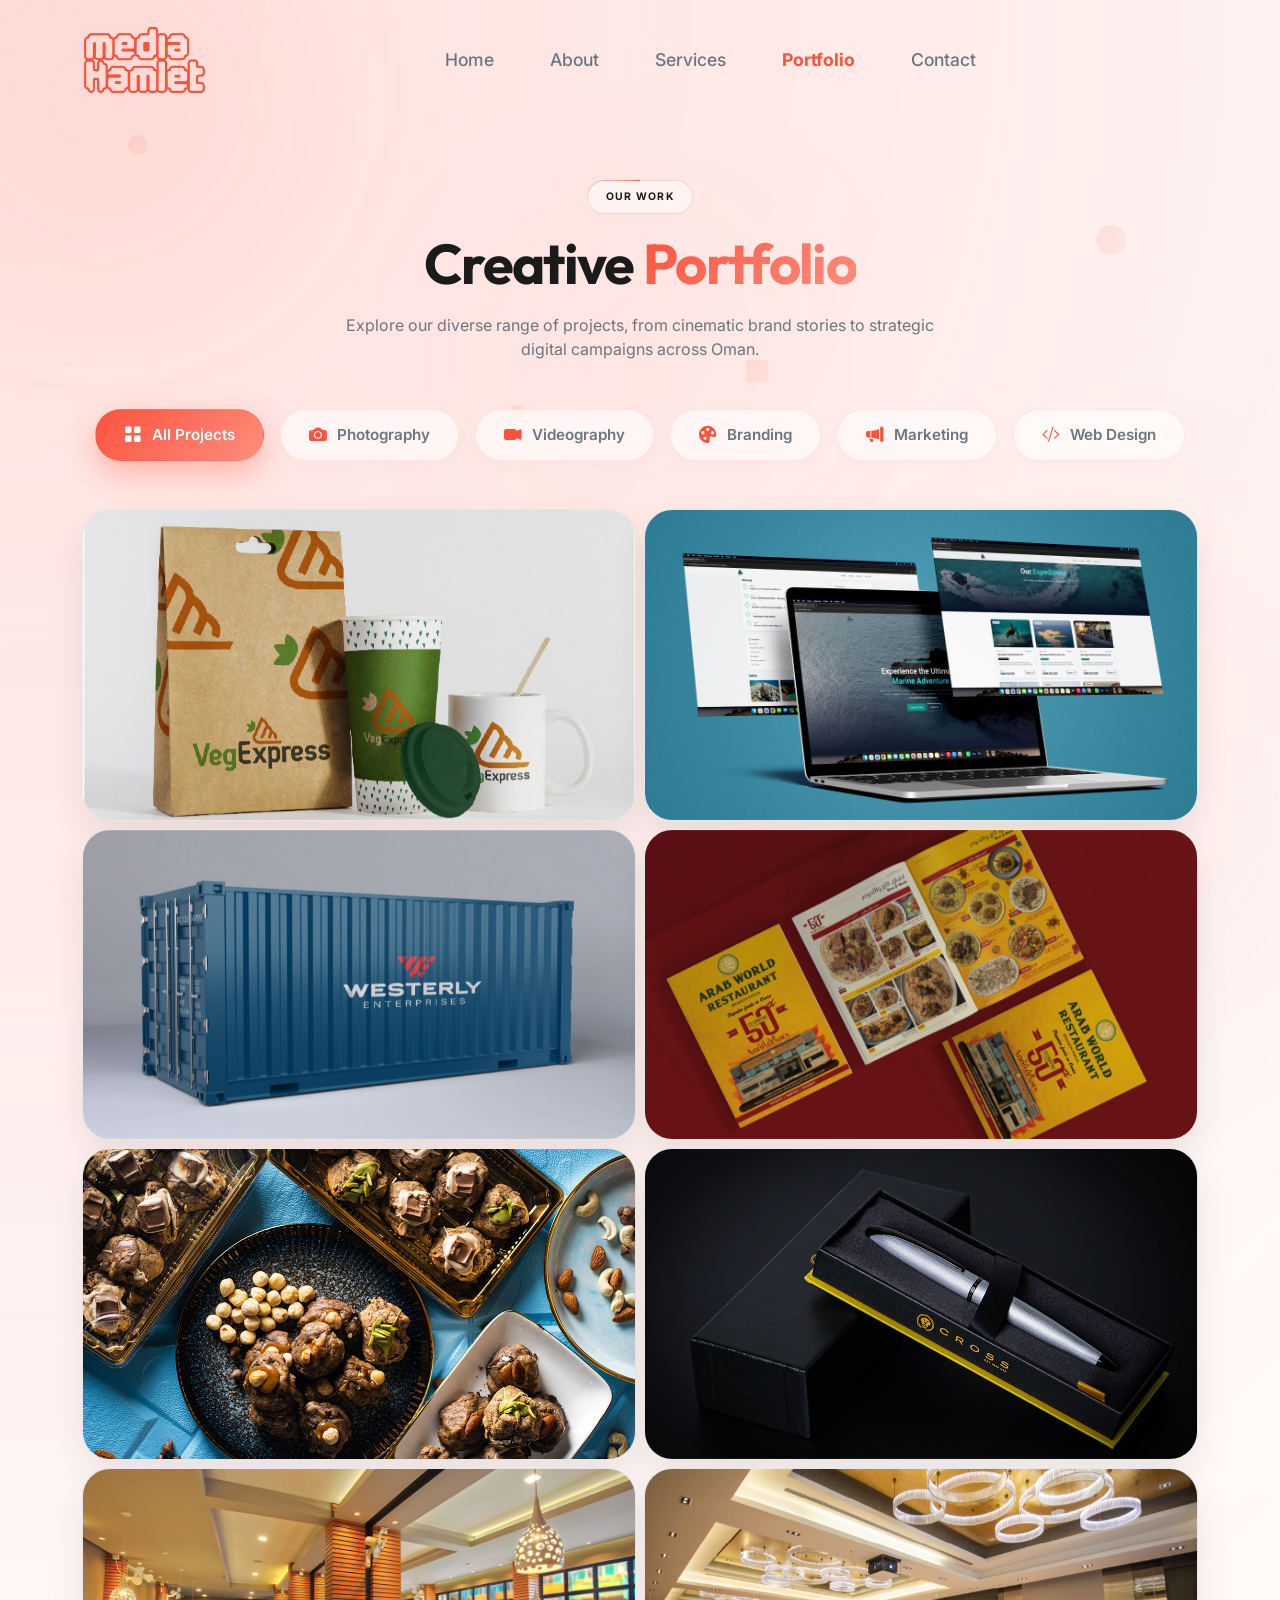
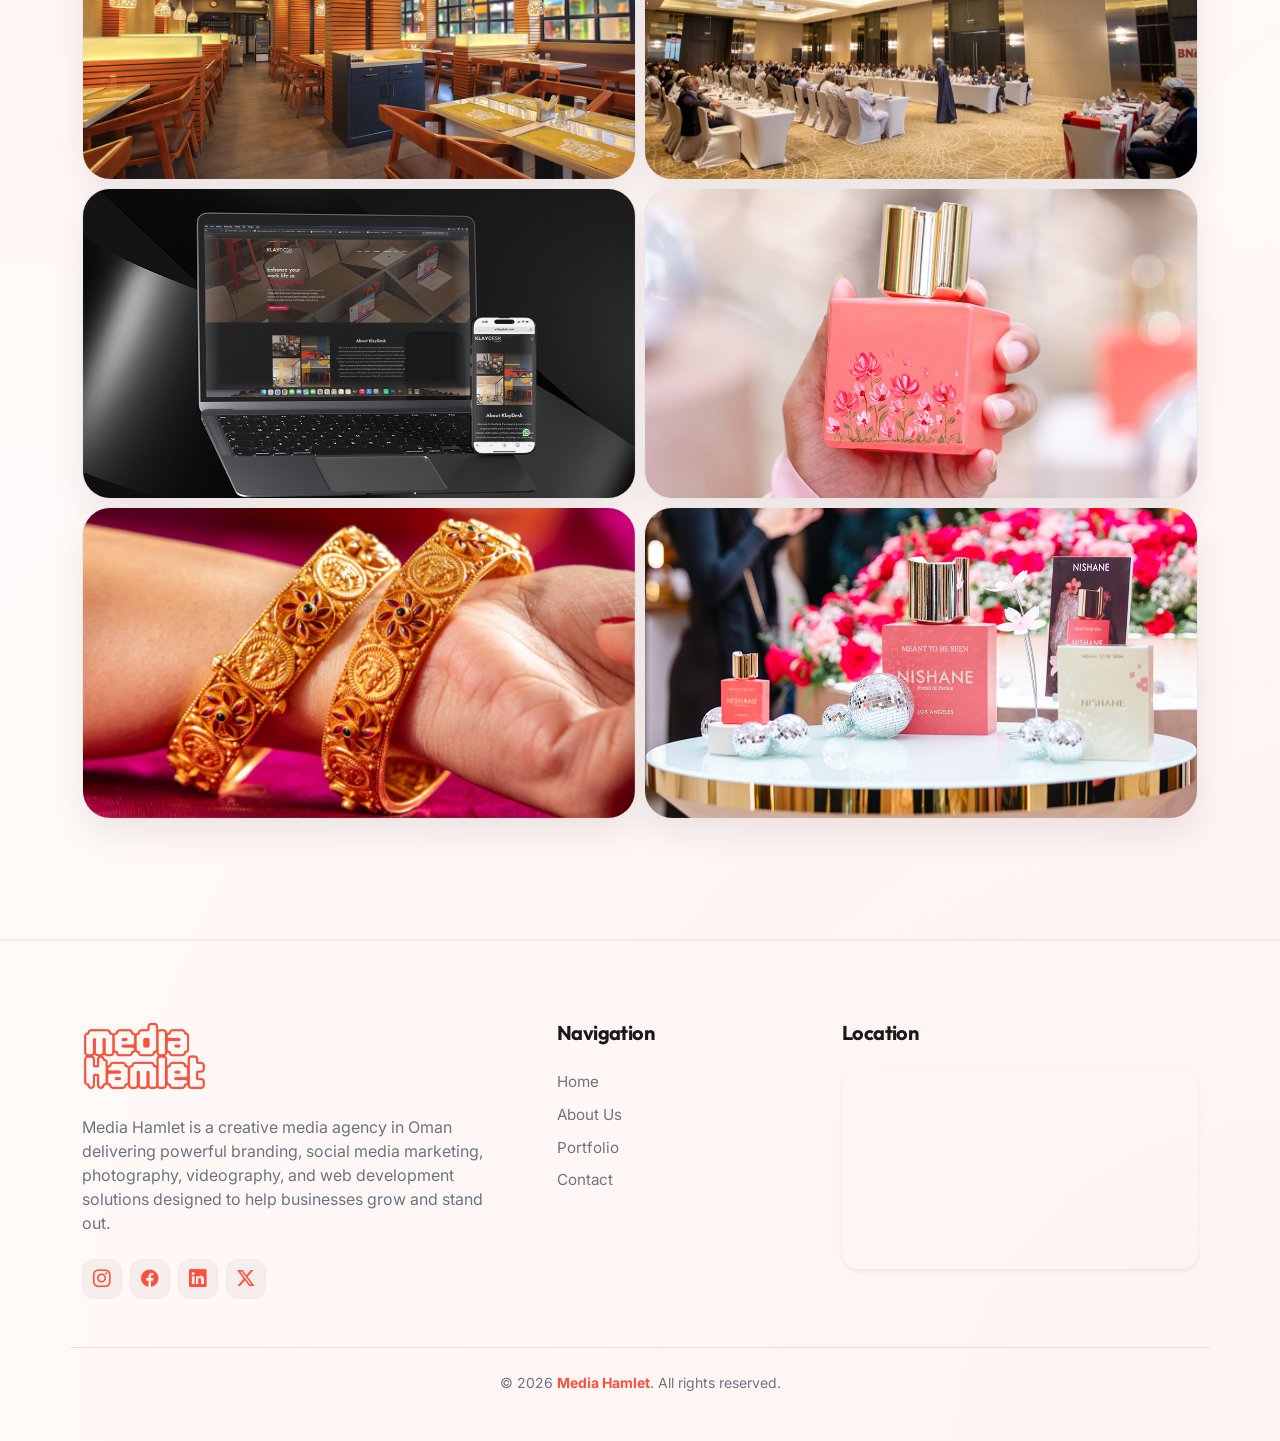
==== commit 7910be94: "brand logos added" ====
--- a/projects.html
+++ b/projects.html
@@ -86,82 +86,82 @@
             </div>
 
             <!-- Category Tabs -->
-            <div class="d-flex flex-wrap justify-content-center gap-2 mb-5" data-aos="fade-up" data-aos-delay="100">
-                <button class="filter-btn active" data-filter="all">All Projects</button>
-                <button class="filter-btn" data-filter="photography">Photography</button>
-                <button class="filter-btn" data-filter="videography">Videography</button>
-                <button class="filter-btn" data-filter="branding">Branding</button>
-                <button class="filter-btn" data-filter="marketing">Marketing</button>
-                <button class="filter-btn" data-filter="web">Web Design</button>
+            <div class="filter-container d-flex flex-wrap justify-content-center gap-3 mb-5" data-aos="fade-up" data-aos-delay="100">
+                <button class="filter-btn active" data-filter="all"><i class="bi bi-grid-fill"></i> All Projects</button>
+                <button class="filter-btn" data-filter="photography"><i class="bi bi-camera-fill"></i> Photography</button>
+                <button class="filter-btn" data-filter="videography"><i class="bi bi-camera-video-fill"></i> Videography</button>
+                <button class="filter-btn" data-filter="branding"><i class="bi bi-palette-fill"></i> Branding</button>
+                <button class="filter-btn" data-filter="marketing"><i class="bi bi-megaphone-fill"></i> Marketing</button>
+                <button class="filter-btn" data-filter="web"><i class="bi bi-code-slash"></i> Web Design</button>
             </div>
 
             <!-- Projects Grid -->
             <div class="row g-2" id="projects-grid">
                 <!-- Project Item -->
-                <div class="col-md-6 col-lg-4 project-item" data-category="photography" data-aos="fade-up">
+                <div class="col-md-6 col-lg-6 project-item" data-category="photography" data-aos="fade-up">
                     <div class="portfolio-card">
                         <img src="asstes/portfolio_images/p1.jpeg" alt="Fashion Shoot" loading="lazy">
                     </div>
                 </div>
                 <!-- Project Item -->
-                <div class="col-md-6 col-lg-4 project-item" data-category="videography" data-aos="fade-up" data-aos-delay="100">
+                <div class="col-md-6 col-lg-6 project-item" data-category="videography" data-aos="fade-up" data-aos-delay="100">
                     <div class="portfolio-card">
                         <img src="asstes/portfolio_images/p6.jpeg" alt="Brand Film" loading="lazy">
                     </div>
                 </div>
                 <!-- Project Item -->
-                <div class="col-md-6 col-lg-4 project-item" data-category="branding" data-aos="fade-up" data-aos-delay="200">
+                <div class="col-md-6 col-lg-6 project-item" data-category="branding" data-aos="fade-up" data-aos-delay="200">
                     <div class="portfolio-card">
                         <img src="asstes/portfolio_images/p2.jpeg" alt="Logo Design" loading="lazy">
                     </div>
                 </div>
                 <!-- Project Item -->
-                <div class="col-md-6 col-lg-4 project-item" data-category="marketing" data-aos="fade-up">
+                <div class="col-md-6 col-lg-6 project-item" data-category="marketing" data-aos="fade-up">
                     <div class="portfolio-card">
                         <img src="asstes/portfolio_images/p5.jpeg" alt="Social Media" loading="lazy">
                     </div>
                 </div>
                 <!-- Project Item -->
-                <div class="col-md-6 col-lg-4 project-item" data-category="web" data-aos="fade-up" data-aos-delay="100">
+                <div class="col-md-6 col-lg-6 project-item" data-category="web" data-aos="fade-up" data-aos-delay="100">
                     <div class="portfolio-card">
                         <img src="asstes/portfolio_images/p9.jpeg" alt="Website UI" loading="lazy">
                     </div>
                 </div>
                 <!-- Project Item -->
-                <div class="col-md-6 col-lg-4 project-item" data-category="photography" data-aos="fade-up" data-aos-delay="200">
+                <div class="col-md-6 col-lg-6 project-item" data-category="photography" data-aos="fade-up" data-aos-delay="200">
                     <div class="portfolio-card">
                         <img src="asstes/portfolio_images/p8.jpeg" alt="Product Photography" loading="lazy">
                     </div>
                 </div>
                 <!-- New Project Item -->
-                <div class="col-md-6 col-lg-4 project-item" data-category="videography" data-aos="fade-up">
+                <div class="col-md-6 col-lg-6 project-item" data-category="videography" data-aos="fade-up">
                     <div class="portfolio-card">
                         <img src="asstes/portfolio_images/p7.jpeg" alt="Event Highlight" loading="lazy">
                     </div>
                 </div>
                 <!-- New Project Item -->
-                <div class="col-md-6 col-lg-4 project-item" data-category="branding" data-aos="fade-up" data-aos-delay="100">
+                <div class="col-md-6 col-lg-6 project-item" data-category="branding" data-aos="fade-up" data-aos-delay="100">
                     <div class="portfolio-card">
                         <img src="asstes/portfolio_images/p3.jpeg" alt="Conference Branding" loading="lazy">
                     </div>
                 </div>
                 <!-- New Project Item -->
-                <div class="col-md-6 col-lg-4 project-item" data-category="marketing" data-aos="fade-up" data-aos-delay="200">
+                <div class="col-md-6 col-lg-6 project-item" data-category="marketing" data-aos="fade-up" data-aos-delay="200">
                     <div class="portfolio-card">
                         <img src="asstes/portfolio_images/p4.jpeg" alt="Digital Marketing Strategy" loading="lazy">
                     </div>
                 </div>
-                <div class="col-md-6 col-lg-4 project-item" data-category="photography" data-aos="fade-up">
+                <div class="col-md-6 col-lg-6 project-item" data-category="photography" data-aos="fade-up">
                     <div class="portfolio-card">
                         <img src="asstes/portfolio_images/p12.jpeg" alt="Product Photography" loading="lazy">
                     </div>
                 </div>
-                <div class="col-md-6 col-lg-4 project-item" data-category="web" data-aos="fade-up" data-aos-delay="100">
+                <div class="col-md-6 col-lg-6 project-item" data-category="web" data-aos="fade-up" data-aos-delay="100">
                     <div class="portfolio-card">
                         <img src="asstes/portfolio_images/p10.jpeg" alt="E-commerce Website" loading="lazy">
                     </div>
                 </div>
-                <div class="col-md-6 col-lg-4 project-item" data-category="branding" data-aos="fade-up" data-aos-delay="200">
+                <div class="col-md-6 col-lg-6 project-item" data-category="branding" data-aos="fade-up" data-aos-delay="200">
                     <div class="portfolio-card">
                         <img src="asstes/portfolio_images/p11.jpeg" alt="Brand Guidelines" loading="lazy">
                     </div>
--- a/style.css
+++ b/style.css
@@ -50,7 +50,7 @@
 
 html {
     scroll-behavior: smooth;
-    
+
 
 }
 
@@ -113,6 +113,7 @@
 
 /* Performance Optimization: Disable heavy filters on mobile */
 @media (max-width: 991.98px) {
+
     .noise-overlay,
     .ambient-glow,
     .global-bg-elements,
@@ -122,14 +123,15 @@
     }
 
     /* Performance: Disable expensive effects on mobile for buttery smooth scrolling */
-    .hero-section, .cta-banner {
+    .hero-section,
+    .cta-banner {
         animation: none !important;
     }
 
-    .service-card, 
-    .testimonial-card, 
-    .contact-card, 
-    .custom-navbar.scrolled, 
+    .service-card,
+    .testimonial-card,
+    .contact-card,
+    .custom-navbar.scrolled,
     .floating-element,
     .social-floating-icon,
     .main-image-frame,
@@ -141,18 +143,22 @@
     }
 
     /* Simplify rendering for better mobile FPS */
-    .service-card, .testimonial-card, .contact-card {
+    .service-card,
+    .testimonial-card,
+    .contact-card {
         box-shadow: 0 10px 30px rgba(0, 0, 0, 0.05) !important;
     }
 
     .logos-ticker-container {
-        mask-image: none !important;
-        -webkit-mask-image: none !important;
-    }
+        mask-image: linear-gradient(to right, transparent, black 5%, black 95%, transparent) !important;
+        -webkit-mask-image: linear-gradient(to right, transparent, black 5%, black 95%, transparent) !important;
+        padding: 25px 0 !important;
+    }
+
     /* Re-enable mask-image for testimonial slider on small screens */
     .testimonial-slider-wrapper {
-        mask-image: linear-gradient(to right, transparent, black 10%, black 90%, transparent);
-        -webkit-mask-image: linear-gradient(to right, transparent, black 10%, black 90%, transparent);
+        mask-image: linear-gradient(to right, transparent, black 5%, black 95%, transparent);
+        -webkit-mask-image: linear-gradient(to right, transparent, black 5%, black 95%, transparent);
     }
 }
 
@@ -277,9 +283,18 @@
     will-change: transform, top, opacity;
 }
 
-.hamburger-icon span:nth-child(1) { top: 0; }
-.hamburger-icon span:nth-child(2) { top: 7px; width: 75%; }
-.hamburger-icon span:nth-child(3) { top: 14px; }
+.hamburger-icon span:nth-child(1) {
+    top: 0;
+}
+
+.hamburger-icon span:nth-child(2) {
+    top: 7px;
+    width: 75%;
+}
+
+.hamburger-icon span:nth-child(3) {
+    top: 14px;
+}
 
 .navbar-toggler[aria-expanded="true"] .hamburger-icon span:nth-child(1) {
     top: 7px;
@@ -386,7 +401,8 @@
     position: absolute;
     inset: -1px;
     border-radius: inherit;
-    padding: 1.2px; /* Thickness of the running line */
+    padding: 1.2px;
+    /* Thickness of the running line */
     background: conic-gradient(from var(--border-angle), transparent 75%, var(--primary-color) 100%);
     -webkit-mask: linear-gradient(#fff 0 0) content-box, linear-gradient(#fff 0 0);
     mask: linear-gradient(#fff 0 0) content-box, linear-gradient(#fff 0 0);
@@ -403,7 +419,9 @@
 }
 
 @keyframes border-trace {
-    to { --border-angle: 360deg; }
+    to {
+        --border-angle: 360deg;
+    }
 }
 
 /* Hero Section */
@@ -411,7 +429,7 @@
     position: relative;
     /* Enhanced gradient with secondary glow and animation support */
     background: radial-gradient(circle at 0% 0%, rgba(251, 82, 61, 0.08) 0%, transparent 50%),
-                radial-gradient(circle at 100% 100%, rgba(251, 82, 61, 0.04) 0%, transparent 50%);
+        radial-gradient(circle at 100% 100%, rgba(251, 82, 61, 0.04) 0%, transparent 50%);
     background-size: 150% 150%;
     animation: heroGradientShift 12s ease-in-out infinite alternate;
     border-bottom: 1px solid rgba(0, 0, 0, 0.05);
@@ -428,6 +446,7 @@
     0% {
         background-position: 0% 0%;
     }
+
     100% {
         background-position: 100% 100%;
     }
@@ -526,9 +545,12 @@
 }
 
 @keyframes bgPulseFloat {
-    0%, 100% {
+
+    0%,
+    100% {
         transform: translate3d(0, 0, 0) rotate(0deg) scale(1);
     }
+
     50% {
         transform: translate3d(15px, -15px, 0) rotate(15deg) scale(1.1);
         opacity: 0.15;
@@ -573,9 +595,11 @@
     0% {
         transform: translate3d(0, 0, 0);
     }
+
     50% {
         transform: translate3d(0, -20px, 0);
     }
+
     100% {
         transform: translate3d(0, 0, 0);
     }
@@ -629,8 +653,8 @@
     filter: drop-shadow(0 20px 50px rgba(0, 0, 0, 0.15));
     backface-visibility: hidden;
     will-change: transform;
-    mask-image: linear-gradient(to bottom, black 80%, transparent 100%);
-    -webkit-mask-image: linear-gradient(to bottom, black 80%, transparent 100%);
+    mask-image: linear-gradient(to bottom, black 40%, transparent 95%);
+    -webkit-mask-image: linear-gradient(to bottom, black 40%, transparent 95%);
 }
 
 .social-floating-icon {
@@ -722,10 +746,12 @@
 }
 
 @keyframes float-around {
+
     0%,
     100% {
         transform: translate3d(0, 0, 0) rotate(0deg);
     }
+
     50% {
         transform: translate3d(10px, -20px, 0) rotate(15deg);
     }
@@ -1094,10 +1120,14 @@
     }
 
     .services-sticky-image img {
-        transform: scale(1); /* Reset scale for mobile to prevent unwanted zoom */
-        object-fit: cover; /* Ensure image covers the container while maintaining aspect ratio */
-        object-position: center; /* Center the image within its container */
-        transition: none; /* Disable transition on mobile for immediate effect */
+        transform: scale(1);
+        /* Reset scale for mobile to prevent unwanted zoom */
+        object-fit: cover;
+        /* Ensure image covers the container while maintaining aspect ratio */
+        object-position: center;
+        /* Center the image within its container */
+        transition: none;
+        /* Disable transition on mobile for immediate effect */
     }
 
     .services-cards-wrapper {
@@ -1112,7 +1142,7 @@
         flex-direction: column;
     }
 
-    .services-section-row > .col-lg-6 {
+    .services-section-row>.col-lg-6 {
         width: 100%;
     }
 }
@@ -1157,7 +1187,7 @@
     position: absolute;
     top: 0;
     bottom: 0;
-    width: 150px;
+    width: 80px;
     z-index: 10;
     pointer-events: none;
 }
@@ -1166,7 +1196,7 @@
 
     .track-fade-left,
     .track-fade-right {
-        width: 60px;
+        width: 30px;
     }
 }
 
@@ -1187,9 +1217,7 @@
     padding: 10px 0;
 }
 
-.portfolio-track:hover {
-    animation-play-state: paused;
-}
+
 
 .portfolio-item-wrapper {
     width: 350px;
@@ -1249,9 +1277,12 @@
     flex-direction: column;
     justify-content: flex-end;
     padding: 30px;
-    opacity: 0; /* Start hidden */
-    visibility: hidden; /* Control visibility for smooth transition */
-    transition: all 0.5s ease; /* Smooth transition for all properties */
+    opacity: 0;
+    /* Start hidden */
+    visibility: hidden;
+    /* Control visibility for smooth transition */
+    transition: all 0.5s ease;
+    /* Smooth transition for all properties */
     transform: translateY(10px);
 }
 
@@ -1263,8 +1294,10 @@
     color: white;
     font-weight: 700;
     margin-bottom: 5px;
-    transform: translateY(20px); /* Start below */
-    transition: transform 0.5s ease 0.1s; /* Animate with delay */
+    transform: translateY(20px);
+    /* Start below */
+    transition: transform 0.5s ease 0.1s;
+    /* Animate with delay */
 }
 
 /* On hover, show the overlay and animate its content */
@@ -1341,8 +1374,8 @@
     border-radius: 24px;
     /* backdrop-filter: blur(10px); */
     /* -webkit-backdrop-filter: blur(10px); */
-    mask-image: linear-gradient(to right, transparent, black 10%, black 90%, transparent);
-    -webkit-mask-image: linear-gradient(to right, transparent, black 10%, black 90%, transparent);
+    mask-image: linear-gradient(to right, transparent, black 5%, black 95%, transparent);
+    -webkit-mask-image: linear-gradient(to right, transparent, black 5%, black 95%, transparent);
 }
 
 .testimonial-slider-track {
@@ -1353,9 +1386,7 @@
     animation: testimonial-slide 40s linear infinite;
 }
 
-.testimonial-slider-track:hover {
-    animation-play-state: paused;
-}
+
 
 .testimonial-slide {
     flex-shrink: 0;
@@ -1432,8 +1463,8 @@
     border-radius: 24px;
     backdrop-filter: blur(10px);
     -webkit-backdrop-filter: blur(10px);
-    mask-image: linear-gradient(to right, transparent, black 15%, black 85%, transparent);
-    -webkit-mask-image: linear-gradient(to right, transparent, black 15%, black 85%, transparent);
+    mask-image: linear-gradient(to right, transparent, black 5%, black 95%, transparent);
+    -webkit-mask-image: linear-gradient(to right, transparent, black 5%, black 95%, transparent);
 }
 
 .logos-ticker {
@@ -1445,19 +1476,37 @@
 }
 
 @keyframes ticker-slide {
-    from { transform: translate3d(0, 0, 0); }
-    to { transform: translate3d(-50%, 0, 0); }
-}
-
-.logos-ticker:hover {
-    animation-play-state: paused;
-}
+    from {
+        transform: translate3d(0, 0, 0);
+    }
+
+    to {
+        transform: translate3d(-50%, 0, 0);
+    }
+}
+
+
 
 .brand-logo-filter {
-    height: 75px;
+    height: 60px;
     width: auto;
     object-fit: contain;
-    margin-right: 8rem; /* Increased spacing for a cleaner look */
+    margin-right: 6rem;
+    /* Adjusted spacing for the new size */
+}
+
+@media (max-width: 991.98px) {
+    .brand-logo-filter {
+        height: 55px;
+        margin-right: 4.5rem;
+    }
+}
+
+@media (max-width: 575.98px) {
+    .brand-logo-filter {
+        height: 40px;
+        margin-right: 2.5rem;
+    }
 }
 
 /* CTA Banner */
@@ -1593,21 +1642,24 @@
     color: var(--text-main);
     border-radius: 16px !important;
     transition: all 0.3s ease;
-    
+
     cursor: pointer;
     background-image: url("data:image/svg+xml,%3Csvg xmlns='http://www.w3.org/2000/svg' width='16' height='16' fill='%23fb523d' viewBox='0 0 16 16'%3E%3Cpath fill-rule='evenodd' d='M1.646 4.646a.5.5 0 0 1 .708 0L8 10.293l5.646-5.647a.5.5 0 0 1 .708.708l-6 6a.5.5 0 0 1-.708 0l-6-6a.5.5 0 0 1 0-.708z'/%3E%3C/svg%3E") !important;
     background-position: right 1.25rem center !important;
     background-size: 12px !important;
     background-repeat: no-repeat;
     transition: all 0.3s cubic-bezier(0.4, 0, 0.2, 1);
-    
+
     display: flex;
     align-items: center;
-    min-height: calc(3.5rem + 2px); /* Match form-floating height */
+    min-height: calc(3.5rem + 2px);
+    /* Match form-floating height */
     padding-top: 1.625rem !important;
     padding-bottom: 0.625rem !important;
-    padding-left: 1.25rem; /* Match form-floating input padding */
-    font-size: 1rem; /* Match default input font size */
+    padding-left: 1.25rem;
+    /* Match form-floating input padding */
+    font-size: 1rem;
+    /* Match default input font size */
     line-height: 1.5;
 }
 
@@ -1617,7 +1669,8 @@
     border-color: var(--primary-color) !important;
     box-shadow: 0 10px 20px rgba(251, 82, 61, 0.05) !important;
     background-position: right 1.1rem center !important;
-    outline: 0; /* Remove default focus outline */
+    outline: 0;
+    /* Remove default focus outline */
 }
 
 .custom-dropdown-display:hover {
@@ -1627,7 +1680,8 @@
 
 .custom-dropdown-options {
     position: absolute;
-    top: 100%; /* Position below the display */
+    top: 100%;
+    /* Position below the display */
     left: 0;
     width: 100%;
     background: var(--bg-main);
@@ -1638,7 +1692,8 @@
     border-radius: 16px;
     max-height: 200px;
     overflow-y: auto;
-    z-index: 100; /* Ensure it's above other content */
+    z-index: 100;
+    /* Ensure it's above other content */
     opacity: 0;
     visibility: hidden;
     transform: translateY(10px);
@@ -1653,7 +1708,8 @@
 }
 
 .custom-dropdown-options li {
-    padding: 0.75rem 1.25rem; /* Match input padding */
+    padding: 0.75rem 1.25rem;
+    /* Match input padding */
     color: var(--text-main);
     cursor: pointer;
     transition: background-color 0.2s ease, color 0.2s ease;
@@ -1666,7 +1722,7 @@
 }
 
 /* Adjust form-floating label for custom dropdown */
-.form-floating > label {
+.form-floating>label {
     padding-left: 1.25rem;
     color: var(--text-muted);
     font-size: 0.9rem;
@@ -1680,9 +1736,10 @@
     transform: scale(0.85) translateY(-0.7rem) translateX(0.15rem);
     opacity: 0.9;
 }
+
 /* For the custom dropdown, we'll control this via JS by adding a class to the container */
-.form-floating.custom-dropdown-container.dropdown-active > label,
-.form-floating.custom-dropdown-container.dropdown-selected > label {
+.form-floating.custom-dropdown-container.dropdown-active>label,
+.form-floating.custom-dropdown-container.dropdown-selected>label {
     color: var(--primary-color);
     transform: scale(0.85) translateY(-0.7rem) translateX(0.15rem);
     opacity: 0.9;
@@ -1699,7 +1756,9 @@
 
 /* Responsive adjustments */
 @media (max-width: 991.98px) {
-    html, body {
+
+    html,
+    body {
         overflow-x: hidden;
     }
 
@@ -1772,11 +1831,26 @@
         opacity: 0;
     }
 
-    .navbar-collapse.show .nav-item:nth-child(1) { animation-delay: 0.1s; }
-    .navbar-collapse.show .nav-item:nth-child(2) { animation-delay: 0.15s; }
-    .navbar-collapse.show .nav-item:nth-child(3) { animation-delay: 0.2s; }
-    .navbar-collapse.show .nav-item:nth-child(4) { animation-delay: 0.25s; }
-    .navbar-collapse.show .nav-item:nth-child(5) { animation-delay: 0.3s; }
+    .navbar-collapse.show .nav-item:nth-child(1) {
+        animation-delay: 0.1s;
+    }
+
+    .navbar-collapse.show .nav-item:nth-child(2) {
+        animation-delay: 0.15s;
+    }
+
+    .navbar-collapse.show .nav-item:nth-child(3) {
+        animation-delay: 0.2s;
+    }
+
+    .navbar-collapse.show .nav-item:nth-child(4) {
+        animation-delay: 0.25s;
+    }
+
+    .navbar-collapse.show .nav-item:nth-child(5) {
+        animation-delay: 0.3s;
+    }
+
     .navbar-collapse.show .nav-action {
         animation: mobileNavSlideIn 0.6s var(--ease-out-expo) forwards;
         animation-delay: 0.35s;
@@ -1800,6 +1874,7 @@
             opacity: 0;
             transform: translateY(15px);
         }
+
         to {
             opacity: 1;
             transform: translateY(0);
@@ -1828,7 +1903,8 @@
     }
 
     #about.section-padding {
-        padding: 30px 0; /* Further decreased for mobile phones */
+        padding: 30px 0;
+        /* Further decreased for mobile phones */
     }
 
     .portfolio-item-wrapper {
@@ -2099,12 +2175,14 @@
 }
 
 @keyframes loaderPulse {
+
     0%,
     100% {
         transform: translate3d(0, 0, 0) scale(1);
         filter: drop-shadow(0 0 5px rgba(251, 82, 61, 0.2));
         opacity: 1;
     }
+
     50% {
         transform: translate3d(0, 0, 0) scale(0.9);
         filter: drop-shadow(0 0 30px rgba(251, 82, 61, 0.7));
@@ -2140,10 +2218,23 @@
 }
 
 @keyframes bounceIn {
-    0% { transform: scale(0.3); opacity: 0; }
-    50% { transform: scale(1.05); }
-    70% { transform: scale(0.9); }
-    100% { transform: scale(1); opacity: 1; }
+    0% {
+        transform: scale(0.3);
+        opacity: 0;
+    }
+
+    50% {
+        transform: scale(1.05);
+    }
+
+    70% {
+        transform: scale(0.9);
+    }
+
+    100% {
+        transform: scale(1);
+        opacity: 1;
+    }
 }
 
 .success-modal-content {
@@ -2151,35 +2242,63 @@
 }
 
 @keyframes fadeInUp {
-    from { opacity: 0; transform: translateY(20px); }
-    to { opacity: 1; transform: translateY(0); }
+    from {
+        opacity: 0;
+        transform: translateY(20px);
+    }
+
+    to {
+        opacity: 1;
+        transform: translateY(0);
+    }
 }
 
 /* Project Filtering Styles */
 .filter-btn {
-    background: white;
-    border: 1px solid rgba(0, 0, 0, 0.05);
-    padding: 10px 24px;
+    background: rgba(255, 255, 255, 0.6);
+    backdrop-filter: blur(10px);
+    -webkit-backdrop-filter: blur(10px);
+    border: 1px solid rgba(251, 82, 61, 0.1);
+    padding: 12px 28px;
     border-radius: 100px;
-    font-size: 0.9rem;
+    font-size: 0.95rem;
     font-weight: 600;
     color: var(--text-muted);
-    transition: all 0.3s cubic-bezier(0.4, 0, 0.2, 1);
+    transition: all 0.4s cubic-bezier(0.175, 0.885, 0.32, 1.275);
     cursor: pointer;
-    box-shadow: 0 4px 15px rgba(0,0,0,0.02);
+    box-shadow: 0 4px 15px rgba(0, 0, 0, 0.02);
+    display: flex;
+    align-items: center;
+    gap: 10px;
+}
+
+.filter-btn i {
+    font-size: 1.1rem;
+    color: var(--primary-color);
+    transition: transform 0.3s ease;
 }
 
 .filter-btn:hover {
-    background: rgba(251, 82, 61, 0.05);
+    background: white;
     color: var(--primary-color);
-    transform: translateY(-2px);
+    transform: translateY(-5px);
+    box-shadow: 0 15px 30px rgba(251, 82, 61, 0.1);
+    border-color: var(--primary-color);
+}
+
+.filter-btn:hover i {
+    transform: scale(1.2) rotate(-8deg);
 }
 
 .filter-btn.active {
-    background: var(--primary-color);
+    background: var(--gradient-primary);
     color: white;
-    border-color: var(--primary-color);
-    box-shadow: 0 10px 25px rgba(251, 82, 61, 0.25);
+    border-color: transparent;
+    box-shadow: 0 12px 30px rgba(251, 82, 61, 0.35);
+}
+
+.filter-btn.active i {
+    color: white;
 }
 
 .project-item {
@@ -2195,8 +2314,8 @@
     position: relative;
     overflow: hidden;
     padding: 30px 0;
-    mask-image: linear-gradient(to right, transparent, black 10%, black 90%, transparent);
-    -webkit-mask-image: linear-gradient(to right, transparent, black 10%, black 90%, transparent);
+    mask-image: linear-gradient(to right, transparent, black 5%, black 95%, transparent);
+    -webkit-mask-image: linear-gradient(to right, transparent, black 5%, black 95%, transparent);
 }
 
 .team-slider-track {
@@ -2206,9 +2325,7 @@
     animation: team-slide 50s linear infinite;
 }
 
-.team-slider-track:hover {
-    animation-play-state: paused;
-}
+
 
 .team-slide {
     flex-shrink: 0;
@@ -2318,7 +2435,82 @@
     0% {
         transform: translate3d(0, 0, 0);
     }
+
     100% {
         transform: translate3d(calc(-50% - 1rem), 0, 0);
     }
+}
+
+/* Portfolio Slider Modern Design */
+.portfolio-infinite-container {
+    mask-image: linear-gradient(to right, transparent, black 5%, black 95%, transparent);
+    -webkit-mask-image: linear-gradient(to right, transparent, black 5%, black 95%, transparent);
+}
+
+.portfolio-track {
+    display: flex;
+    gap: 20px;
+    width: max-content;
+    will-change: transform;
+}
+
+.portfolio-item-wrapper {
+    flex: 0 0 auto;
+    width: 280px;
+    aspect-ratio: 600 / 338;
+    cursor: grab;
+}
+
+.portfolio-item-wrapper:active {
+    cursor: grabbing;
+}
+
+@media (min-width: 768px) {
+    .portfolio-item-wrapper {
+        width: 480px;
+    }
+}
+
+.portfolio-card {
+    position: relative;
+    width: 100%;
+    height: 100%;
+    border-radius: 28px;
+    overflow: hidden;
+    box-shadow: 0 15px 35px rgba(0, 0, 0, 0.08);
+    transition: all 0.5s cubic-bezier(0.2, 0.8, 0.2, 1);
+    transform: translateZ(0);
+    border: 1px solid rgba(0, 0, 0, 0.04);
+}
+
+.portfolio-card img {
+    width: 100%;
+    height: 100%;
+    object-fit: cover;
+    transition: transform 0.8s cubic-bezier(0.2, 0.8, 0.2, 1);
+}
+
+/* Glassy Overlay on Hover */
+.portfolio-card::after {
+    content: '';
+    position: absolute;
+    inset: 0;
+    background: linear-gradient(to top, rgba(251, 82, 61, 0.8) 0%, rgba(0, 0, 0, 0.2) 100%);
+    opacity: 0;
+    transition: opacity 0.5s ease;
+    pointer-events: none;
+}
+
+.portfolio-card:hover {
+    transform: translateY(-12px) scale(1.02);
+    box-shadow: 0 30px 60px rgba(251, 82, 61, 0.15);
+    border-color: rgba(251, 82, 61, 0.2);
+}
+
+.portfolio-card:hover img {
+    transform: scale(1.1);
+}
+
+.portfolio-card:hover::after {
+    opacity: 1;
 }
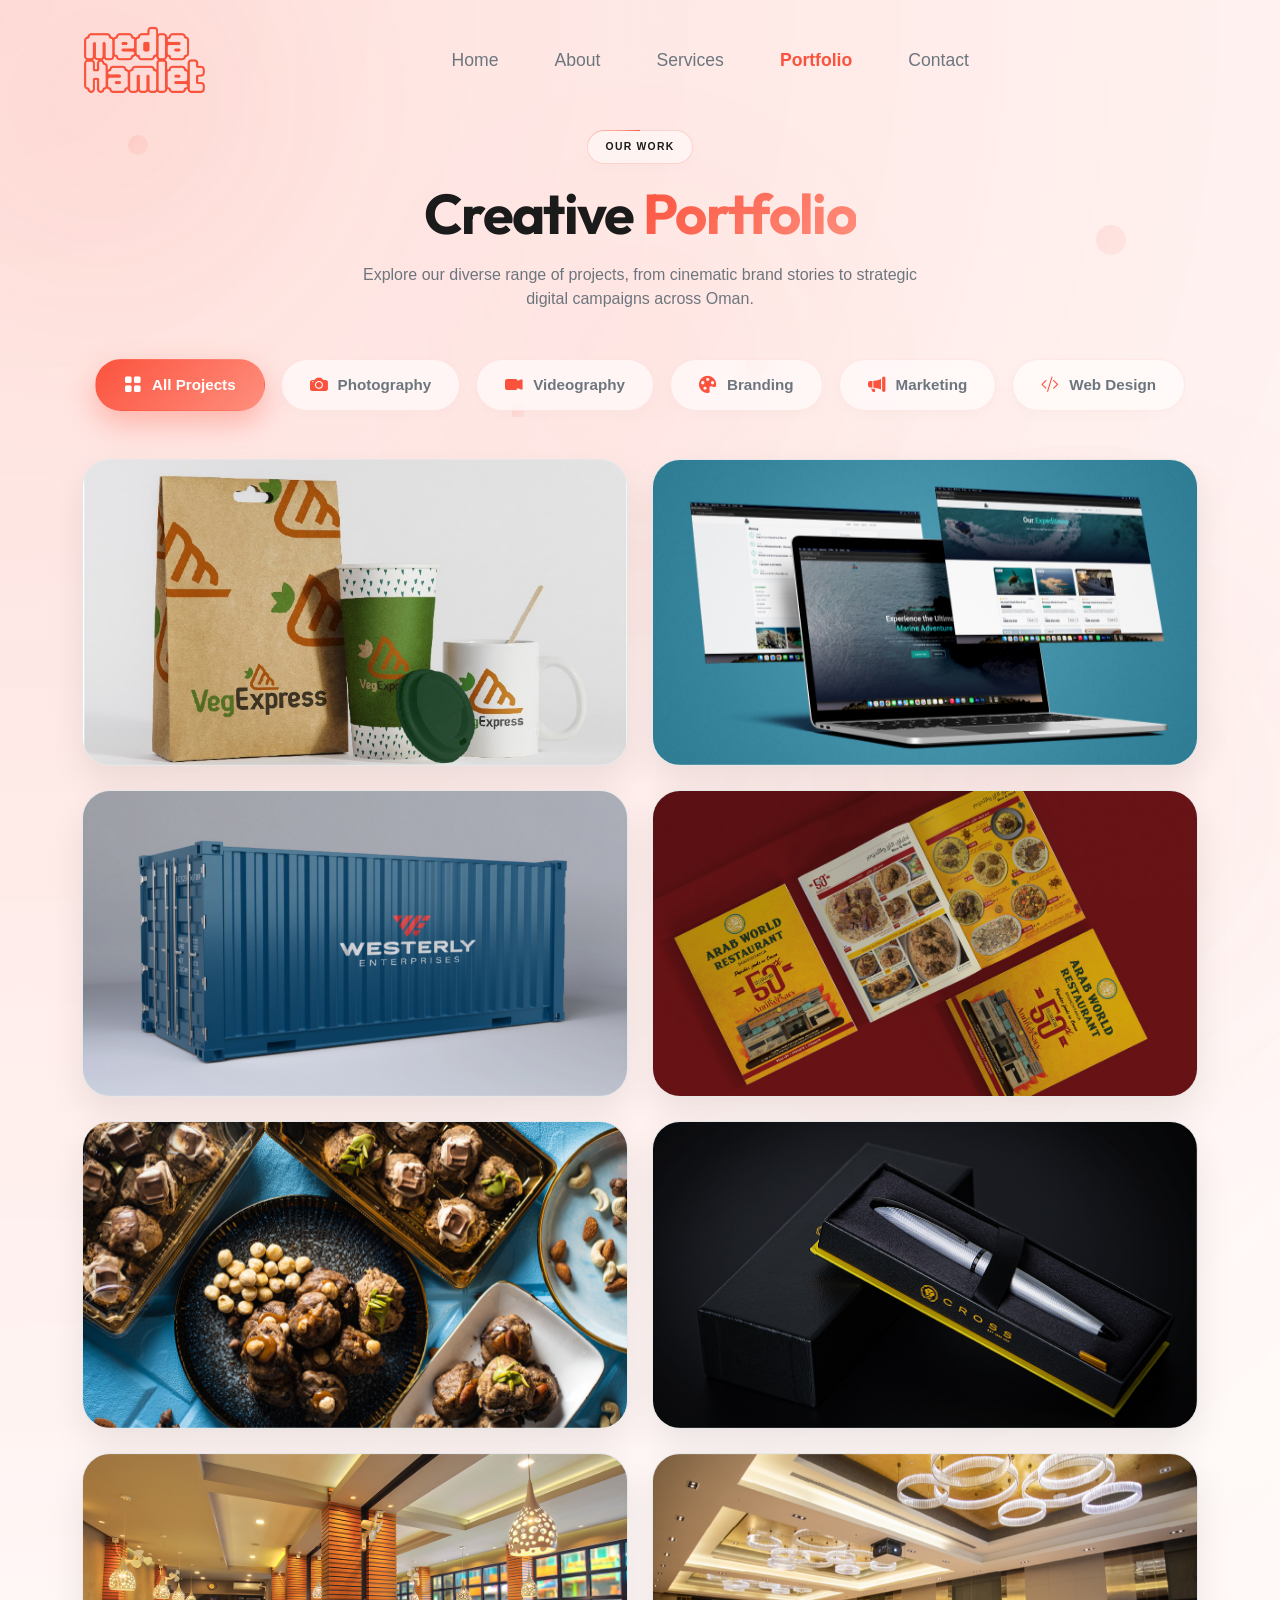
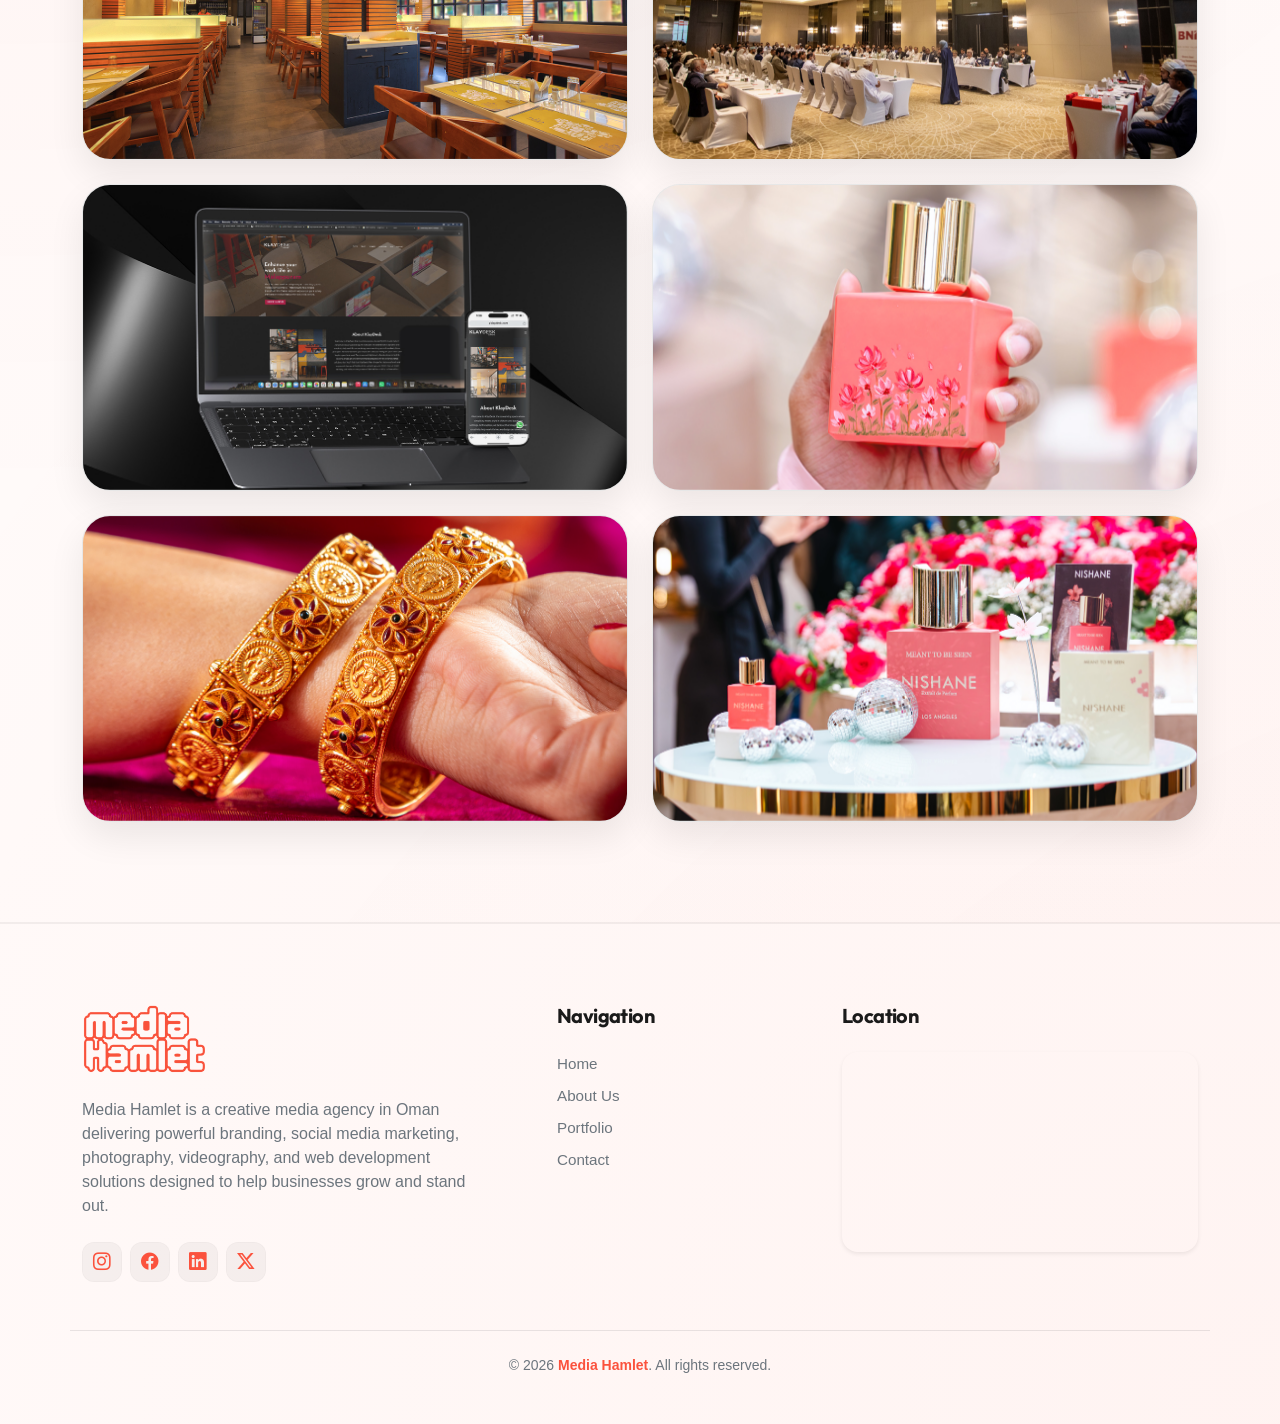
==== commit 4634c8c9: "team section postion changed" ====
--- a/projects.html
+++ b/projects.html
@@ -96,7 +96,7 @@
             </div>
 
             <!-- Projects Grid -->
-            <div class="row g-2" id="projects-grid">
+            <div class="row g-4" id="projects-grid">
                 <!-- Project Item -->
                 <div class="col-md-6 col-lg-6 project-item" data-category="photography" data-aos="fade-up">
                     <div class="portfolio-card">
--- a/style.css
+++ b/style.css
@@ -13,7 +13,7 @@
     --text-main: #1a1a1a;
     --text-muted: #6c757d;
     --gradient-primary: linear-gradient(135deg, #fb523d 0%, #ff8e7d 100%);
-    --font-primary: 'Inter', sans-serif;
+    --font-primary: 'Poppins', sans-serif;
     --font-title: 'Outfit', sans-serif;
     --glass-bg: rgba(255, 255, 255, 0.7);
     --glass-border: rgba(255, 255, 255, 0.8);
@@ -438,7 +438,10 @@
 
 @media (min-width: 992px) {
     .hero-section {
-        padding: 180px 0 120px;
+        min-height: 100vh;
+        display: flex;
+        align-items: center;
+        padding: 120px 0 80px;
     }
 }
 
@@ -655,6 +658,32 @@
     will-change: transform;
     mask-image: linear-gradient(to bottom, black 40%, transparent 95%);
     -webkit-mask-image: linear-gradient(to bottom, black 40%, transparent 95%);
+}
+
+/* Increase hero image size and section padding for larger screens */
+@media (min-width: 1200px) {
+    .hero-person-img {
+        max-height: 600px;
+        /* Increased size for big screens */
+    }
+
+    .hero-section {
+        padding: 130px 0 100px;
+        /* Balanced padding for vh height */
+    }
+}
+
+@media (min-width: 1400px) {
+
+    /* Even larger screens */
+    .hero-person-img {
+        max-height: 680px;
+        /* Further increased size */
+    }
+
+    .hero-section {
+        padding: 140px 0 110px;
+    }
 }
 
 .social-floating-icon {
@@ -680,35 +709,45 @@
 
 .icon-ig {
     top: 5%;
+    /* Keep */
     left: 95%;
+    /* Keep */
     color: #E1306C;
     animation-delay: 0s;
 }
 
 .icon-fb {
-    top: 50%;
-    left: 110%;
+    top: 35%;
+    /* Adjusted to be higher */
+    left: 98%;
+    /* Adjusted to be closer to the right edge */
     color: #1877F2;
     animation-delay: 1.5s;
 }
 
 .icon-ln {
-    top: 50%;
-    left: -10%;
+    top: 35%;
+    /* Adjusted to be higher */
+    left: 2%;
+    /* Adjusted to be closer to the left edge */
     color: #0A66C2;
     animation-delay: 3s;
 }
 
 .icon-tk {
-    top: 110%;
+    top: 90%;
+    /* Adjusted to be higher, closer to the bottom of the visible image */
     left: 50%;
+    /* Keep centered */
     color: #000000;
     animation-delay: 4.5s;
 }
 
 .icon-sc {
-    top: -10%;
+    top: 2%;
+    /* Adjusted to be closer to the top edge */
     left: 50%;
+    /* Keep centered */
     color: #FFFC00;
     animation-delay: 0.8s;
     text-shadow: 0 0 2px rgba(0, 0, 0, 0.2);
@@ -2375,6 +2414,8 @@
     opacity: 0;
     transition: all 0.5s var(--ease-out-expo);
     z-index: 2;
+    pointer-events: none;
+    /* Prevent interaction when hidden */
 }
 
 .team-role-badge {
@@ -2412,23 +2453,50 @@
     background: var(--primary-hover);
 }
 
-.team-card:hover {
+/* Styles for when details are shown (for touch devices) */
+.team-card.show-details {
     transform: translateY(-10px);
+    /* Apply the same lift as hover */
     box-shadow: 0 30px 60px rgba(0, 0, 0, 0.12);
     border-color: rgba(251, 82, 61, 0.1);
 }
 
-.team-card:hover::before {
+.team-card.show-details::before {
     opacity: 1;
 }
 
-.team-card:hover .team-img {
+.team-card.show-details .team-img {
     transform: scale(1.08);
 }
 
-.team-card:hover .team-info {
+.team-card.show-details .team-info {
     transform: translateY(0);
     opacity: 1;
+    pointer-events: auto;
+    /* Allow interaction when visible */
+}
+
+/* Hover effects for non-touch devices only */
+@media (hover: hover) and (pointer: fine) {
+    .team-card:hover {
+        transform: translateY(-10px);
+        box-shadow: 0 30px 60px rgba(0, 0, 0, 0.12);
+        border-color: rgba(251, 82, 61, 0.1);
+    }
+
+    .team-card:hover::before {
+        opacity: 1;
+    }
+
+    .team-card:hover .team-img {
+        transform: scale(1.08);
+    }
+
+    .team-card:hover .team-info {
+        transform: translateY(0);
+        opacity: 1;
+        pointer-events: auto;
+    }
 }
 
 @keyframes team-slide {
@@ -2507,6 +2575,15 @@
     border-color: rgba(251, 82, 61, 0.2);
 }
 
+/* Performance optimization: Hint to the browser that these properties will change */
+.portfolio-track,
+.testimonial-slider-track,
+.logos-ticker,
+.team-slider-track {
+    will-change: transform;
+}
+
+
 .portfolio-card:hover img {
     transform: scale(1.1);
 }
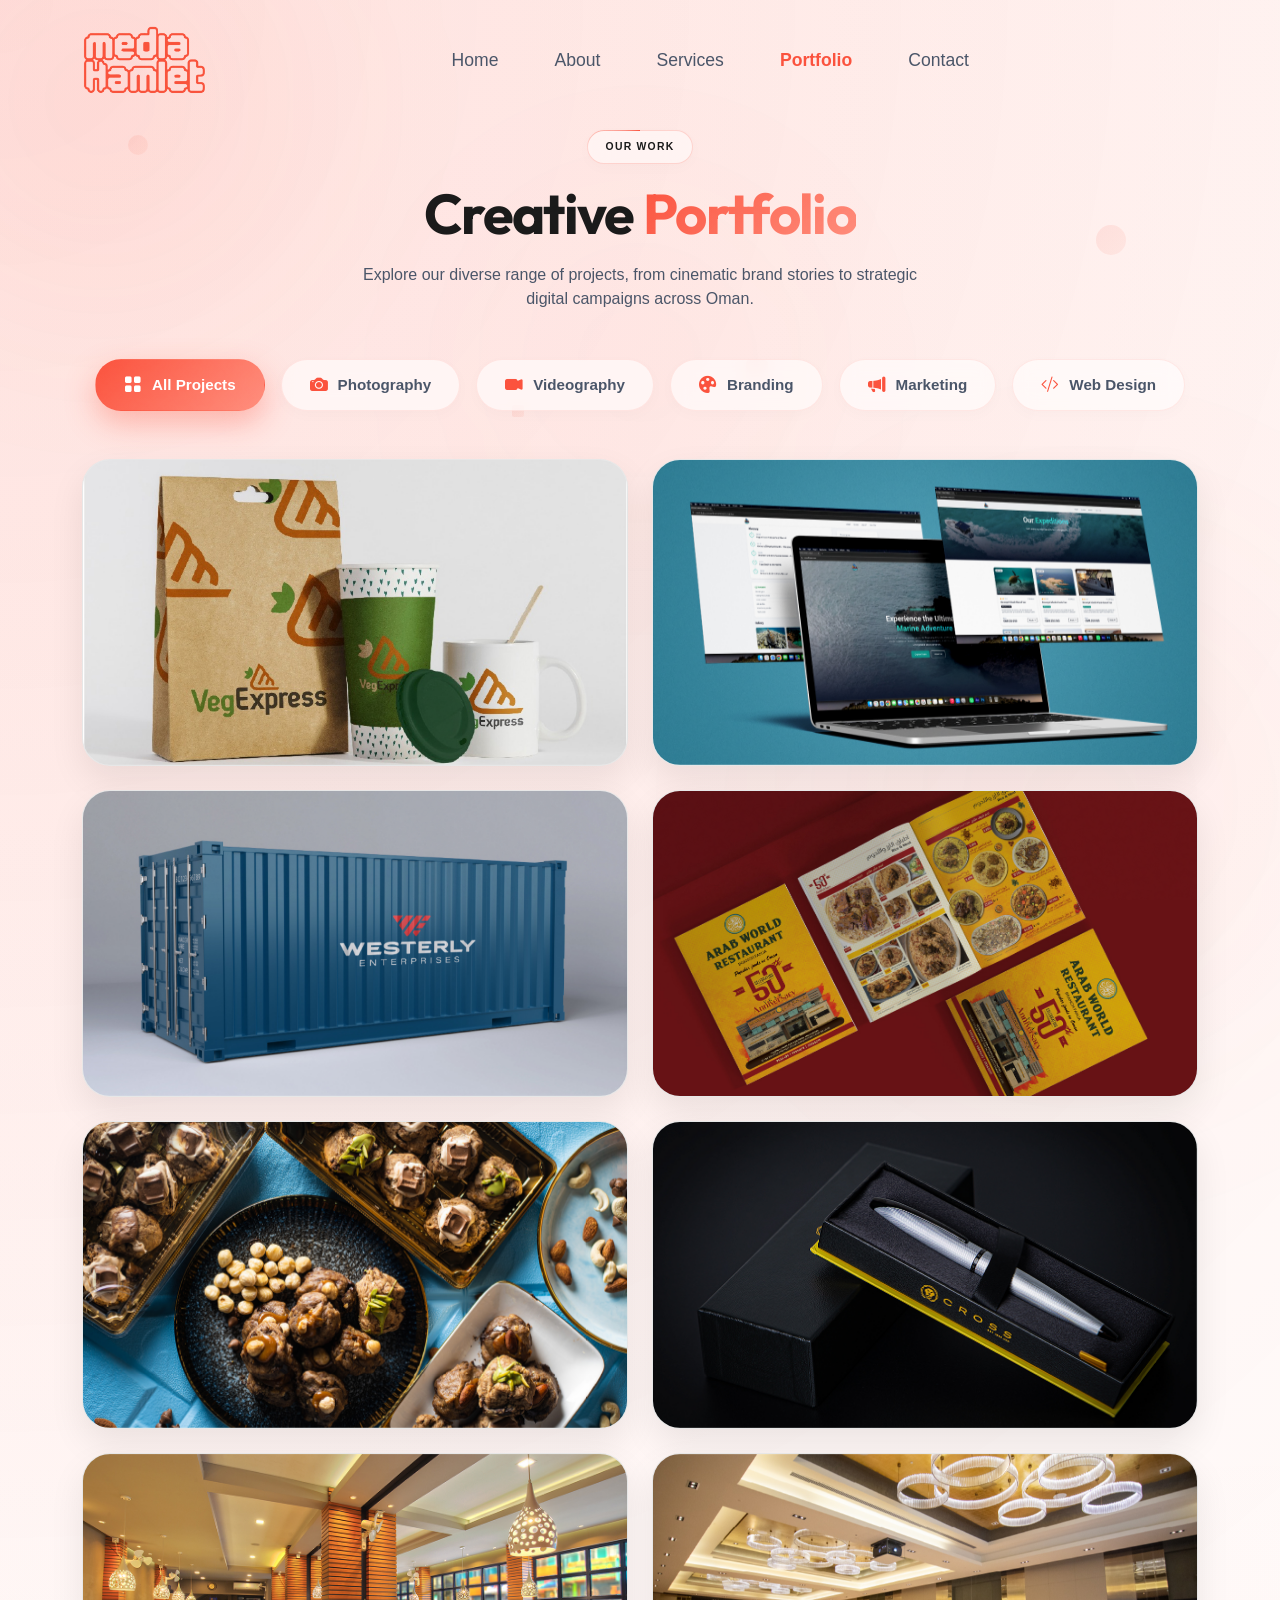
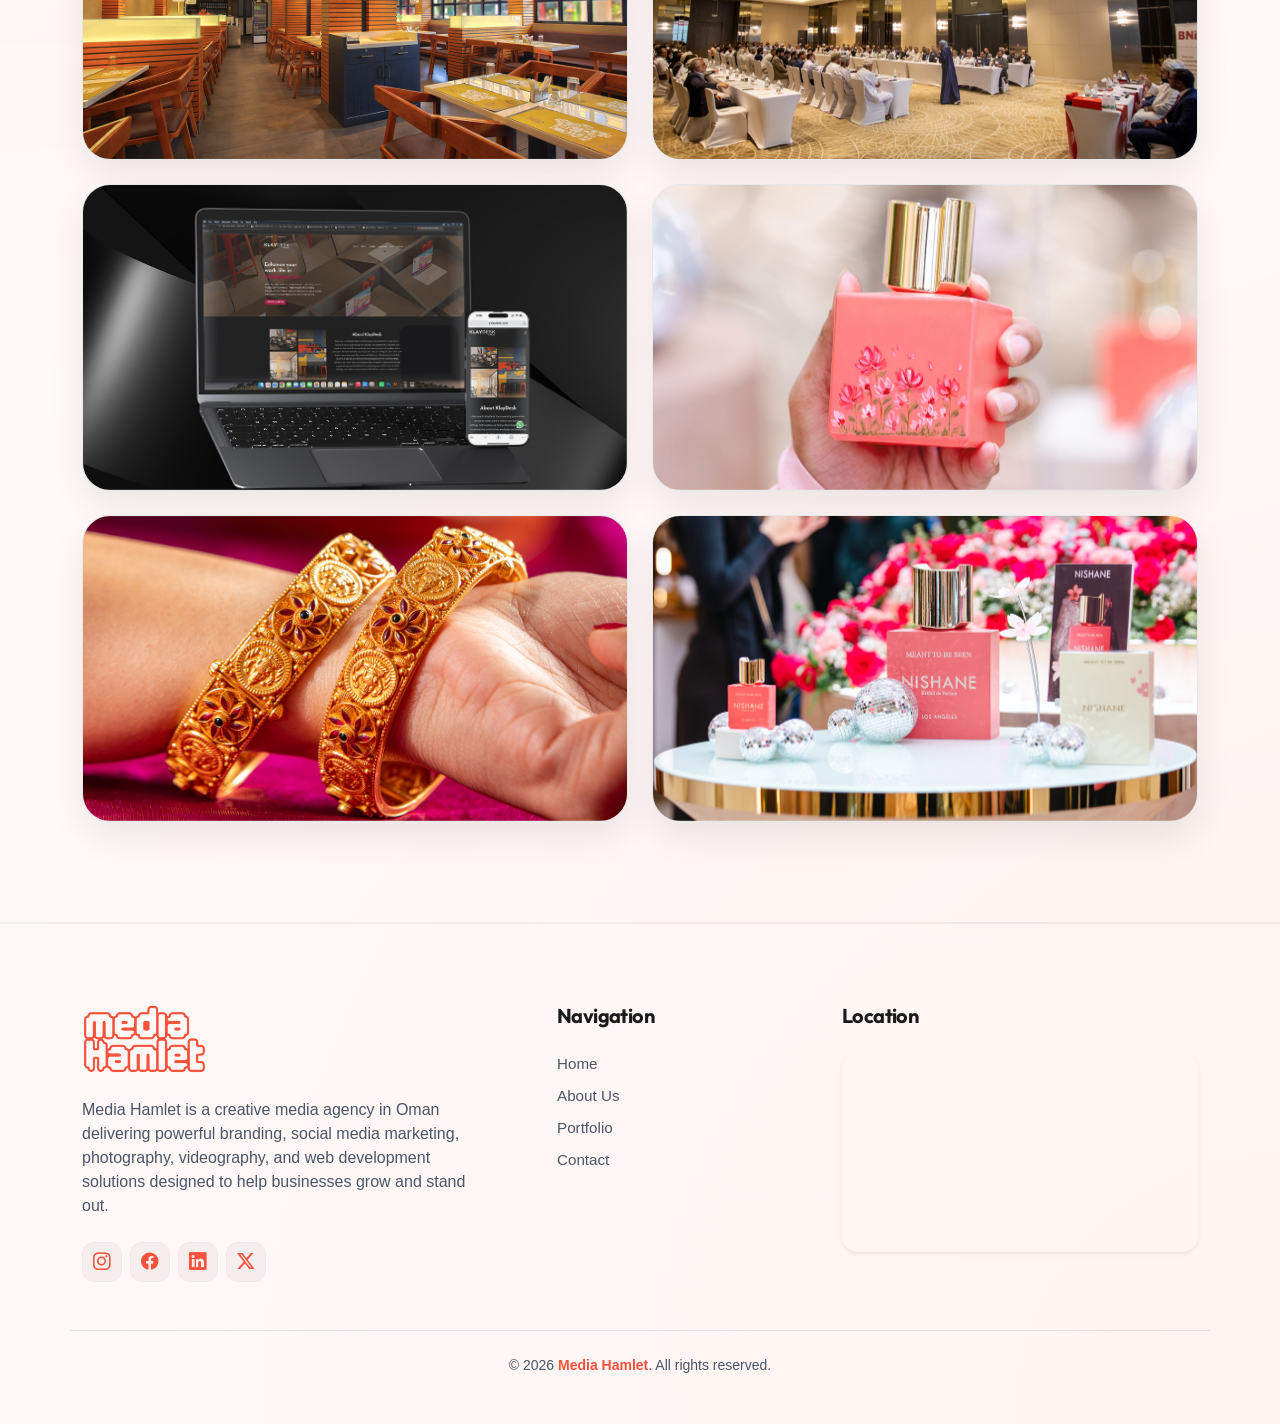
==== commit 1ffec1a6: "hero section image changed" ====
--- a/projects.html
+++ b/projects.html
@@ -86,7 +86,7 @@
             </div>
 
             <!-- Category Tabs -->
-            <div class="filter-container d-flex flex-wrap justify-content-center gap-3 mb-5" data-aos="fade-up" data-aos-delay="100">
+            <div class="filter-container d-flex justify-content-center gap-3 mb-5" data-aos="fade-up" data-aos-delay="100">
                 <button class="filter-btn active" data-filter="all"><i class="bi bi-grid-fill"></i> All Projects</button>
                 <button class="filter-btn" data-filter="photography"><i class="bi bi-camera-fill"></i> Photography</button>
                 <button class="filter-btn" data-filter="videography"><i class="bi bi-camera-video-fill"></i> Videography</button>
--- a/style.css
+++ b/style.css
@@ -11,7 +11,7 @@
     --bg-main: #fffaf9;
     --card-bg: #f8f9fa;
     --text-main: #1a1a1a;
-    --text-muted: #6c757d;
+    --text-muted: #4a5568;
     --gradient-primary: linear-gradient(135deg, #fb523d 0%, #ff8e7d 100%);
     --font-primary: 'Poppins', sans-serif;
     --font-title: 'Outfit', sans-serif;
@@ -94,6 +94,10 @@
 }
 
 .text-secondary {
+    color: var(--text-muted) !important;
+}
+
+.text-muted {
     color: var(--text-muted) !important;
 }
 
@@ -118,7 +122,8 @@
     .ambient-glow,
     .global-bg-elements,
     .loader-bg-elements,
-    .cta-shape {
+    .cta-shape,
+    .social-floating-icon {
         display: none !important;
     }
 
@@ -322,19 +327,33 @@
 
 /* Buttons */
 .primary-btn {
-    background-color: var(--primary-color);
-    border-color: var(--primary-color);
-    color: white;
-    transition: all 0.3s ease;
+    background-color: var(--primary-color) !important;
+    border: 2px solid var(--primary-color) !important;
+    color: white !important;
+    font-family: var(--font-title);
+    font-weight: 600;
+    position: relative;
+    z-index: 1;
+    transition: all 0.4s var(--ease-out-expo) !important;
 }
 
 .primary-btn:hover,
-.primary-btn:focus {
-    background-color: var(--primary-hover);
-    border-color: var(--primary-hover);
-    color: white;
-    box-shadow: 0 10px 30px rgba(251, 82, 61, 0.5);
+.primary-btn:focus,
+.primary-btn:active {
+    background-color: var(--primary-hover) !important;
+    border-color: var(--primary-hover) !important;
+    color: white !important;
+    box-shadow: 0 15px 35px rgba(251, 82, 61, 0.4);
     transform: translateY(-3px) scale(1.02);
+}
+
+.primary-btn:active {
+    transform: translateY(-1px) scale(0.98);
+}
+
+.primary-btn:focus-visible {
+    outline: none;
+    box-shadow: 0 0 0 4px rgba(251, 82, 61, 0.25);
 }
 
 .btn-hover-effect {
@@ -353,6 +372,8 @@
     transform: translate(-50%, -50%) scale(0);
     transition: transform 0.5s ease;
     border-radius: 50%;
+    pointer-events: none;
+    mix-blend-mode: screen;
 }
 
 .btn-hover-effect:hover::after {
@@ -438,7 +459,6 @@
 
 @media (min-width: 992px) {
     .hero-section {
-        min-height: 100vh;
         display: flex;
         align-items: center;
         padding: 120px 0 80px;
@@ -650,7 +670,7 @@
 }
 
 .hero-person-img {
-    max-height: 420px;
+    max-height: 360px;
     width: 100%;
     object-fit: contain;
     filter: drop-shadow(0 20px 50px rgba(0, 0, 0, 0.15));
@@ -663,8 +683,8 @@
 /* Increase hero image size and section padding for larger screens */
 @media (min-width: 1200px) {
     .hero-person-img {
-        max-height: 600px;
-        /* Increased size for big screens */
+        max-height: 480px;
+        /* Adjusted size for balanced desktop viewing */
     }
 
     .hero-section {
@@ -699,8 +719,8 @@
     align-items: center;
     justify-content: center;
     box-shadow: 0 10px 25px rgba(0, 0, 0, 0.15);
-    z-index: 3;
-    /* Increased z-index to appear above the hero image */
+    z-index: -1;
+    /* Set behind the text content */
     font-size: 1.2rem;
     animation: float-around 5s ease-in-out infinite;
     margin-left: -22.5px;
@@ -708,56 +728,46 @@
 }
 
 .icon-ig {
-    top: 5%;
-    /* Keep */
-    left: 95%;
-    /* Keep */
+    top: 15%;
+    left: 10%;
     color: #E1306C;
+    animation-delay: 1s;
+}
+
+.icon-fb {
+    top: 38%;
+    left: 15%;
+    color: #1877F2;
+    animation-delay: 2s;
+}
+
+.icon-ln {
+    top: 25%;
+    left: 85%;
+    color: #0A66C2;
+    animation-delay: 5s;
+}
+
+.icon-tk {
+    top: 32%;
+    left: 55%;
+    color: #000000;
+    animation-delay: 3s;
+}
+
+.icon-sc {
+    top: 8%;
+    left: 75%;
+    color: #FFFC00;
     animation-delay: 0s;
-}
-
-.icon-fb {
-    top: 35%;
-    /* Adjusted to be higher */
-    left: 98%;
-    /* Adjusted to be closer to the right edge */
-    color: #1877F2;
-    animation-delay: 1.5s;
-}
-
-.icon-ln {
-    top: 35%;
-    /* Adjusted to be higher */
-    left: 2%;
-    /* Adjusted to be closer to the left edge */
-    color: #0A66C2;
-    animation-delay: 3s;
-}
-
-.icon-tk {
-    top: 90%;
-    /* Adjusted to be higher, closer to the bottom of the visible image */
-    left: 50%;
-    /* Keep centered */
-    color: #000000;
-    animation-delay: 4.5s;
-}
-
-.icon-sc {
-    top: 2%;
-    /* Adjusted to be closer to the top edge */
-    left: 50%;
-    /* Keep centered */
-    color: #FFFC00;
-    animation-delay: 0.8s;
     text-shadow: 0 0 2px rgba(0, 0, 0, 0.2);
 }
 
 .icon-wa {
-    top: 95%;
+    top: 55%;
     left: 5%;
     color: #25D366;
-    animation-delay: 5.2s;
+    animation-delay: 4s;
 }
 
 .icon-yt {
@@ -792,7 +802,7 @@
     }
 
     50% {
-        transform: translate3d(10px, -20px, 0) rotate(15deg);
+        transform: translate3d(25px, -25px, 0) rotate(15deg);
     }
 }
 
@@ -1053,14 +1063,14 @@
     right: 40px;
     font-size: 5rem;
     font-weight: 800;
-    color: rgba(0, 0, 0, 0.02);
+    color: rgba(0, 0, 0, 0.05);
     line-height: 1;
     pointer-events: none;
     transition: all 0.4s ease;
 }
 
 .service-card:hover .service-number {
-    color: rgba(251, 82, 61, 0.06);
+    color: rgba(251, 82, 61, 0.12);
     transform: translateY(-5px);
 }
 
@@ -1811,6 +1821,10 @@
         background: radial-gradient(circle at 50% 20%, rgba(251, 82, 61, 0.08) 0%, transparent 60%);
     }
 
+    .hero-section .d-flex.flex-wrap {
+        justify-content: center;
+    }
+
     .brand-logo {
         height: 50px;
     }
@@ -1828,11 +1842,11 @@
 
     .hero-graphic-container {
         margin-left: 0 !important;
-        margin-top: 4rem;
+        margin-top: 1rem;
     }
 
     .hero-person-img {
-        max-height: 340px;
+        max-height: 300px;
     }
 
     .social-floating-icon {
@@ -1923,12 +1937,16 @@
 
 /* Extra small devices (phones, 576px and down) */
 @media (max-width: 575.98px) {
+    .hero-section {
+        padding-bottom: 10px;
+    }
+
     .hero-title {
         font-size: 1.8rem;
     }
 
     .hero-person-img {
-        max-height: 260px;
+        max-height: 220px;
     }
 
     .brand-logo {
@@ -1950,13 +1968,8 @@
         width: 260px;
     }
 
-    /* Reposition overflow icons for mobile */
-    .icon-fb {
-        left: 95%;
-    }
-
-    .icon-ln {
-        left: 5%;
+    .hero-graphic-container {
+        margin-top: 0.5rem;
     }
 
     .hero-section .btn {
@@ -2348,6 +2361,28 @@
     display: none;
 }
 
+@media (max-width: 575.98px) {
+    .filter-container {
+        display: grid !important;
+        grid-template-columns: repeat(2, 1fr);
+        gap: 10px !important;
+        padding: 0 10px;
+    }
+
+    .filter-btn {
+        padding: 10px 8px;
+        font-size: 0.8rem;
+        justify-content: center;
+        width: 100%;
+        gap: 6px;
+        white-space: nowrap;
+    }
+
+    .filter-btn i {
+        font-size: 0.9rem;
+    }
+}
+
 /* Team Slider Styles */
 .team-slider-wrapper {
     position: relative;
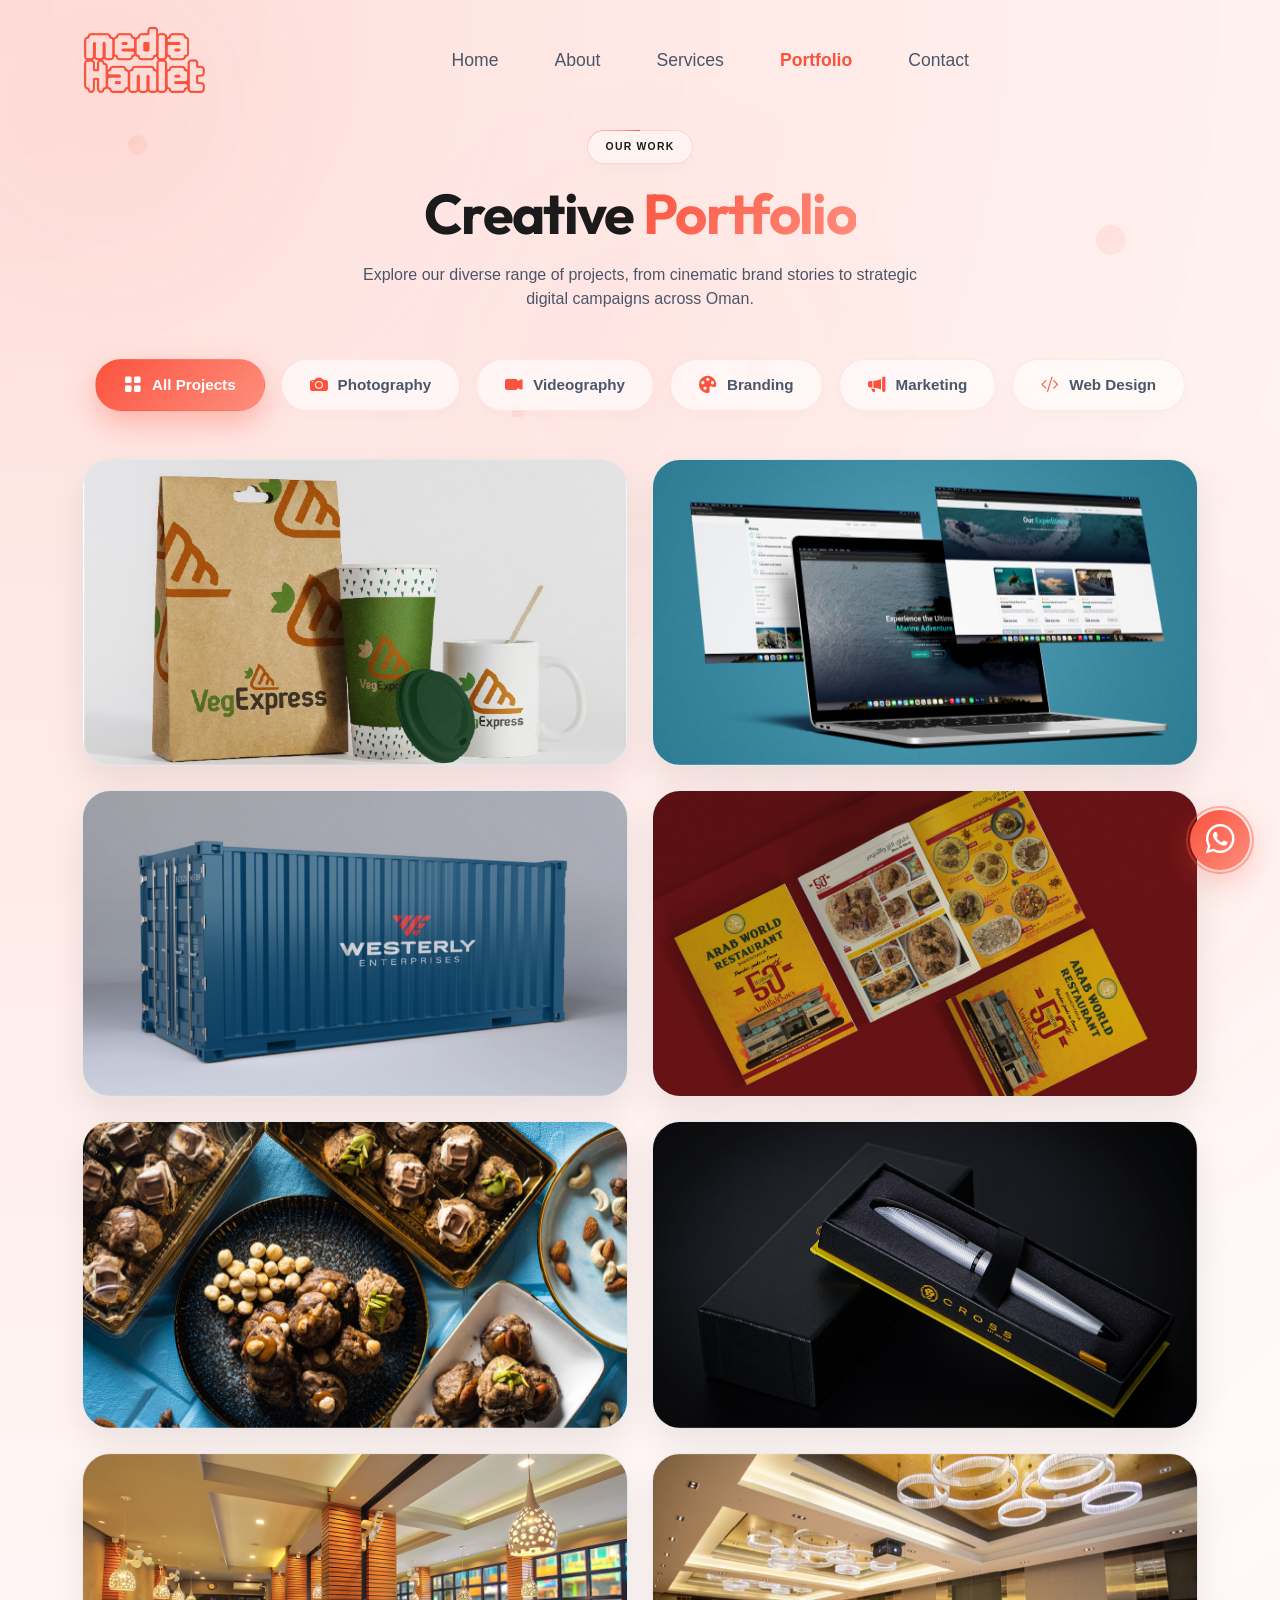
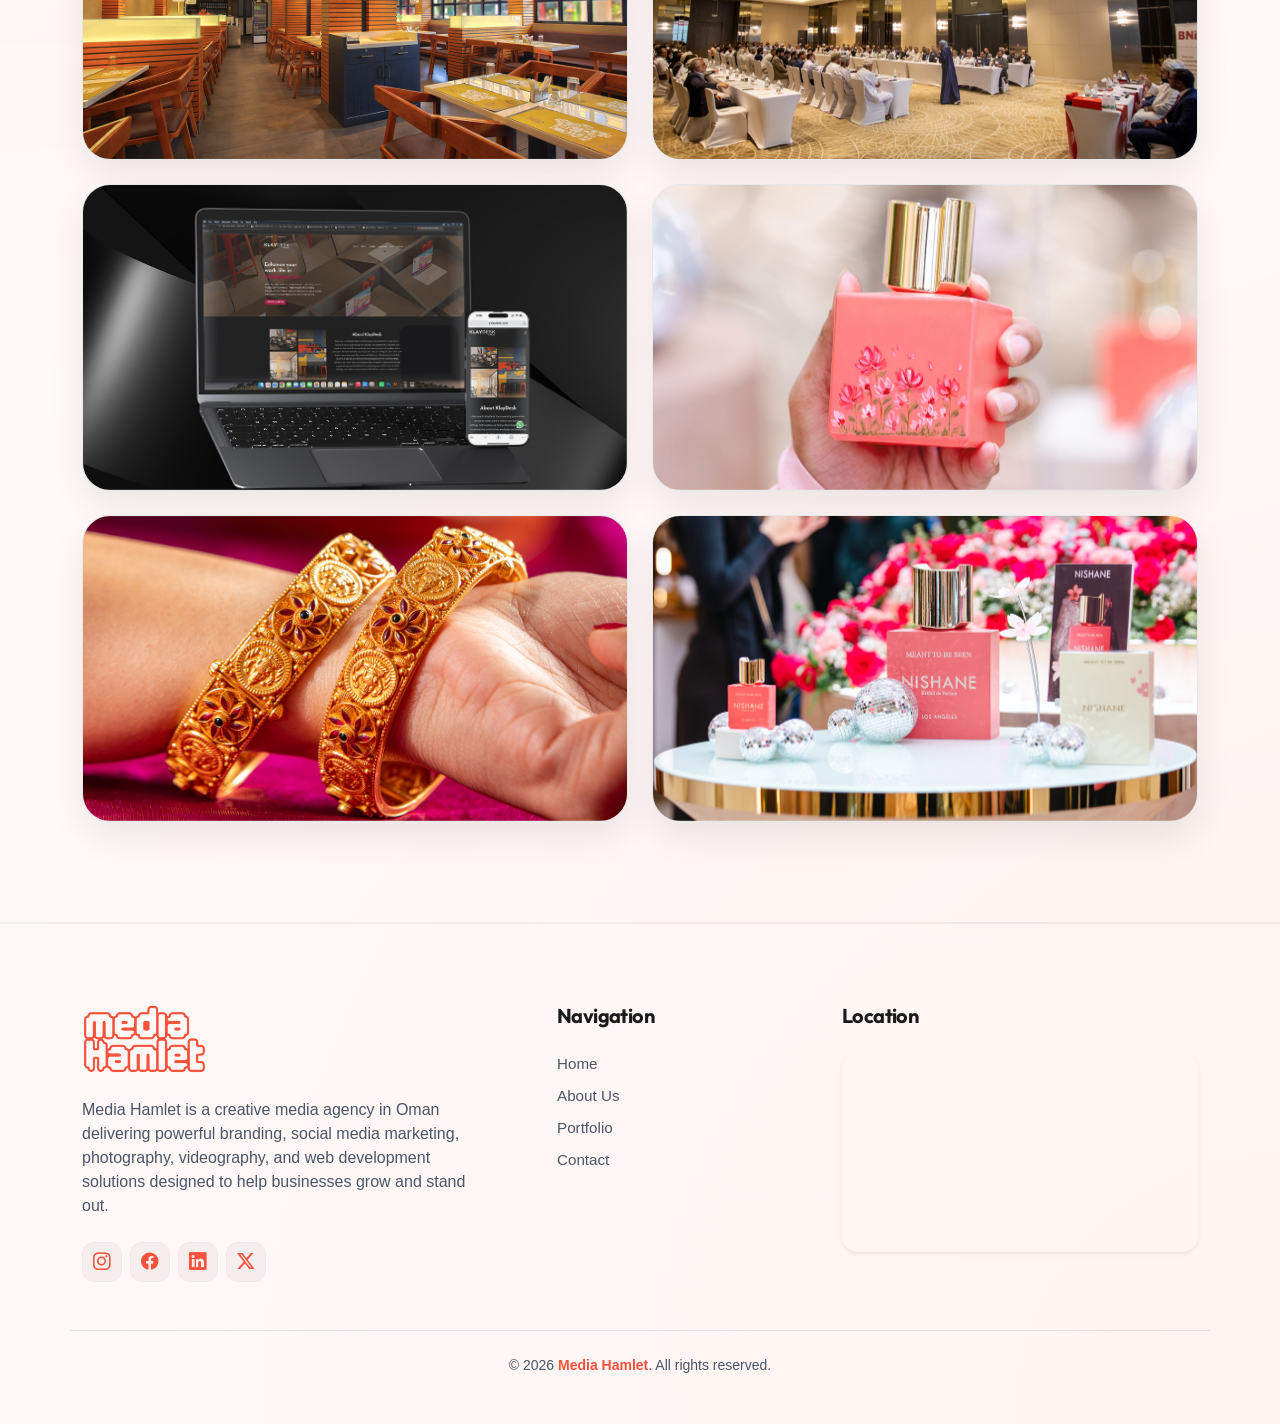
==== commit e2dd1ad6: "floatin whatsapp icon added in botton left corner" ====
--- a/projects.html
+++ b/projects.html
@@ -52,7 +52,7 @@
     </div>
 
     <!-- Navigation -->
-    <nav class="navbar navbar-expand-lg fixed-top custom-navbar scrolled">
+    <nav class="navbar navbar-expand-lg fixed-top custom-navbar">
         <div class="container">
             <a class="navbar-brand" href="index.html">
                 <img src="asstes/brand_logo.png" alt="Media Hamlet Logo" class="brand-logo">
@@ -219,19 +219,15 @@
         </div>
     </div>
 
+    <!-- Floating WhatsApp -->
+    <a href="#" class="whatsapp-float" target="_blank" aria-label="Chat on WhatsApp">
+        <i class="bi bi-whatsapp"></i>
+    </a>
+
     <!-- Scripts -->
     <script src="https://cdn.jsdelivr.net/npm/bootstrap@5.3.2/dist/js/bootstrap.bundle.min.js"></script>
     <script src="https://unpkg.com/aos@2.3.1/dist/aos.js"></script>
     <script src="script.js"></script>
-    <script>
-        // Page specific navigation scroll override
-        window.addEventListener('scroll', () => {
-            const nav = document.querySelector('.custom-navbar');
-            if (window.scrollY > 20) {
-                nav.classList.add('scrolled');
-            }
-        });
-    </script>
 </body>
 
 </html>
--- a/style.css
+++ b/style.css
@@ -676,8 +676,8 @@
     filter: drop-shadow(0 20px 50px rgba(0, 0, 0, 0.15));
     backface-visibility: hidden;
     will-change: transform;
-    mask-image: linear-gradient(to bottom, black 40%, transparent 95%);
-    -webkit-mask-image: linear-gradient(to bottom, black 40%, transparent 95%);
+    mask-image: linear-gradient(to bottom, black 75%, transparent 98%);
+    -webkit-mask-image: linear-gradient(to bottom, black 75%, transparent 98%);
 }
 
 /* Increase hero image size and section padding for larger screens */
@@ -2625,4 +2625,65 @@
 
 .portfolio-card:hover::after {
     opacity: 1;
+}
+
+/* Modern Floating WhatsApp Button */
+.whatsapp-float {
+    position: fixed;
+    bottom: 30px;
+    right: 30px;
+    width: 60px;
+    height: 60px;
+    background: var(--gradient-primary);
+    color: white !important;
+    border-radius: 50%;
+    display: flex;
+    align-items: center;
+    justify-content: center;
+    font-size: 1.8rem;
+    box-shadow: 0 10px 30px rgba(251, 82, 61, 0.3);
+    z-index: 9999;
+    text-decoration: none;
+    transition: all 0.4s var(--ease-out-expo);
+    animation: wa-entrance 1s var(--ease-out-expo) 1.5s both;
+}
+
+.whatsapp-float::after {
+    content: '';
+    position: absolute;
+    inset: -4px;
+    border-radius: 50%;
+    border: 2px solid var(--primary-color);
+    opacity: 0.4;
+    animation: wa-pulse 2s infinite;
+}
+
+.whatsapp-float:hover {
+    background: #25D366; /* Official WhatsApp Green */
+    transform: translateY(-10px) scale(1.1);
+    box-shadow: 0 20px 40px rgba(37, 211, 102, 0.4);
+}
+
+.whatsapp-float:hover::after {
+    border-color: #25D366;
+}
+
+@keyframes wa-entrance {
+    from { opacity: 0; transform: translate3d(30px, 30px, 0) scale(0); }
+    to { opacity: 1; transform: translate3d(0, 0, 0) scale(1); }
+}
+
+@keyframes wa-pulse {
+    0% { transform: scale(1); opacity: 0.6; }
+    100% { transform: scale(1.4); opacity: 0; }
+}
+
+@media (max-width: 767.98px) {
+    .whatsapp-float {
+        bottom: 20px;
+        right: 20px;
+        width: 50px;
+        height: 50px;
+        font-size: 1.5rem;
+    }
 }
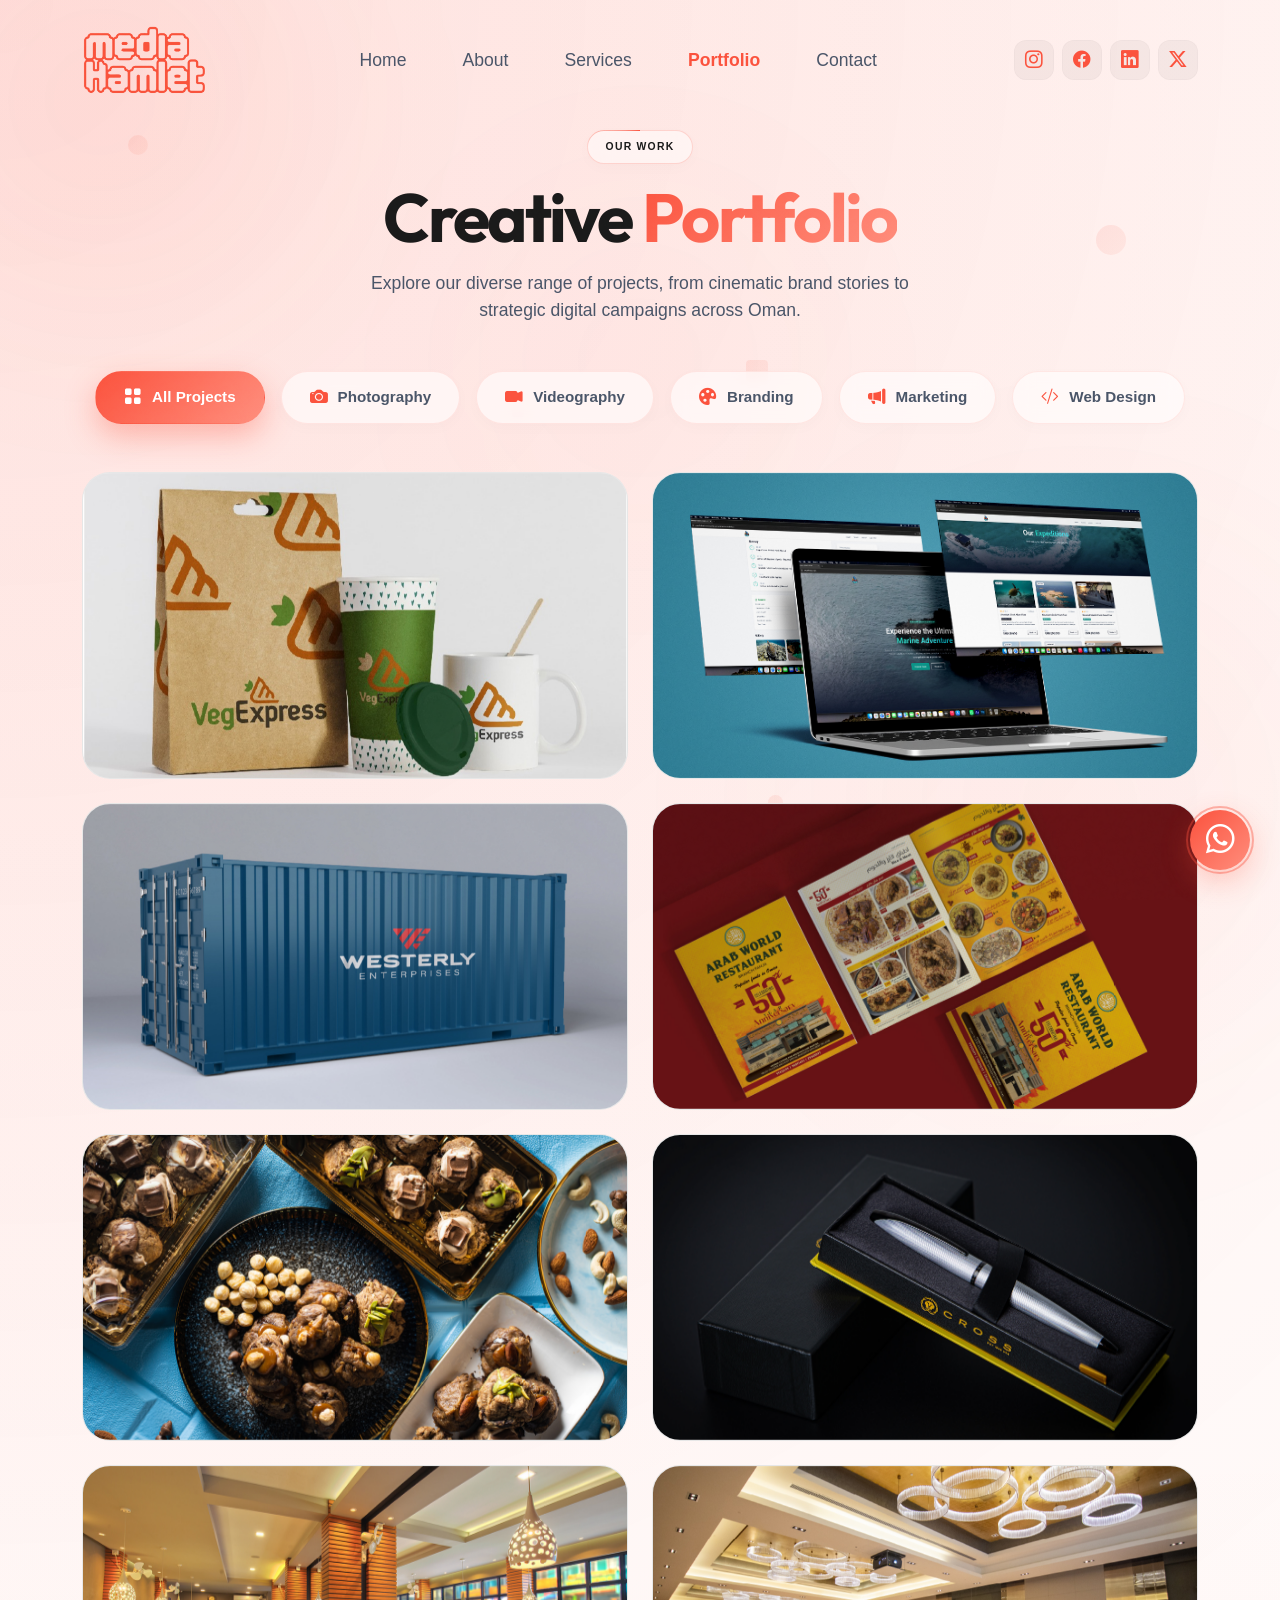
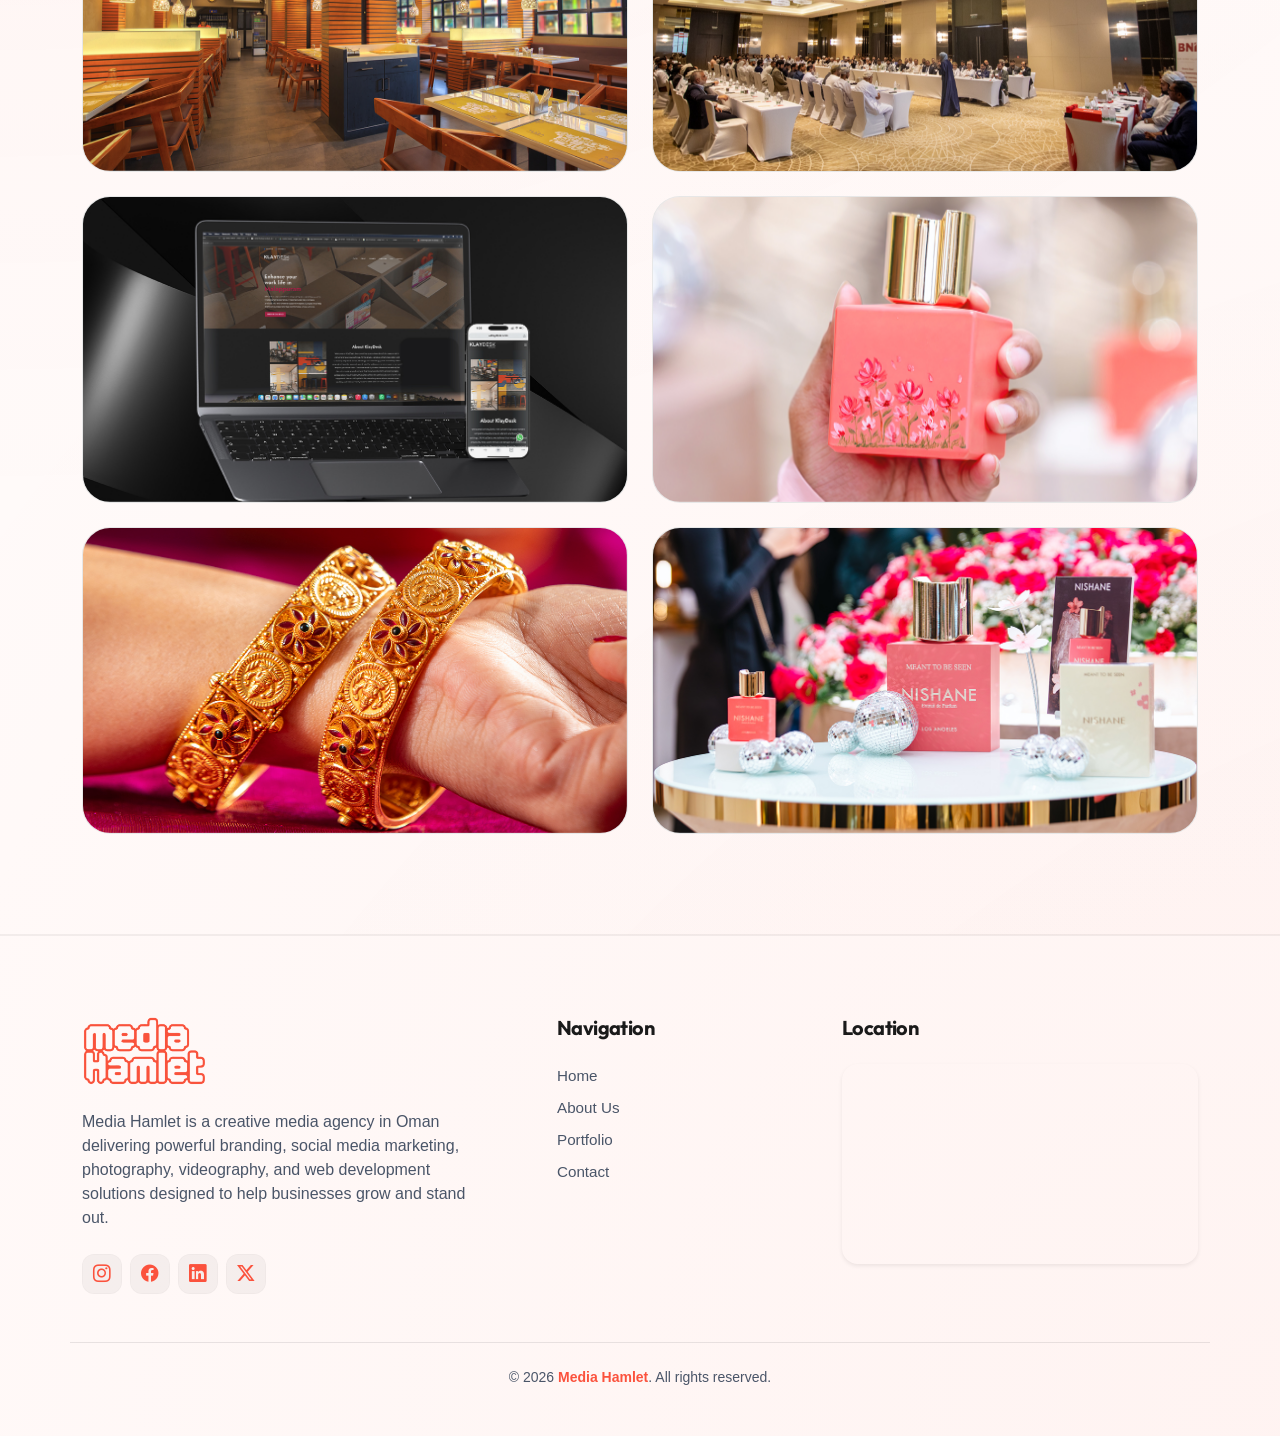
==== commit e7634589: "services design changed" ====
--- a/projects.html
+++ b/projects.html
@@ -70,6 +70,14 @@
                     <li class="nav-item"><a class="nav-link active" href="projects.html">Portfolio</a></li>
                     <li class="nav-item"><a class="nav-link" href="index.html#contact">Contact</a></li>
                 </ul>
+                <div class="nav-action d-flex align-items-center gap-3">
+                    <div class="social-icons d-flex gap-2">
+                        <a href="https://www.instagram.com/mediahamlet?igsh=cjN3b2twbGt5Nm9s" target="_blank" class="social-icon-link"><i class="bi bi-instagram"></i></a>
+                        <a href="#" class="social-icon-link"><i class="bi bi-facebook"></i></a>
+                        <a href="#" class="social-icon-link"><i class="bi bi-linkedin"></i></a>
+                        <a href="#" class="social-icon-link"><i class="bi bi-twitter-x"></i></a>
+                    </div>
+                </div>
             </div>
         </div>
     </nav>
@@ -79,8 +87,8 @@
         <div class="container">
             <div class="text-center mb-5" data-aos="fade-up">
                 <div class="badge-custom mb-3">Our Work</div>
-                <h1 class="display-4 fw-bold mb-3">Creative <span class="text-gradient">Portfolio</span></h1>
-                <p class="text-secondary mx-auto" style="max-width: 600px;">
+            <h1 class="display-4 fw-bold mb-3 hero-title">Creative <span class="text-gradient">Portfolio</span></h1>
+            <p class="text-secondary mx-auto hero-text" style="max-width: 600px;">
                     Explore our diverse range of projects, from cinematic brand stories to strategic digital campaigns across Oman.
                 </p>
             </div>
@@ -176,11 +184,11 @@
             <div class="row gy-5">
                 <div class="col-lg-5 col-md-12" data-aos="fade-up">
                     <img src="asstes/brand_logo.png" alt="Media Hamlet Logo" class="brand-logo mb-4">
-                    <p class="text-secondary mb-4 pe-lg-5">
+                    <p class="text-secondary mb-4 pe-lg-5 footer-description">
                         Media Hamlet is a creative media agency in Oman delivering powerful branding, social media marketing, photography, videography, and web development solutions designed to help businesses grow and stand out.
                     </p>
                     <div class="social-icons d-flex gap-2">
-                        <a href="#" class="social-icon-link"><i class="bi bi-instagram"></i></a>
+                        <a href="https://www.instagram.com/mediahamlet?igsh=cjN3b2twbGt5Nm9s" target="_blank" class="social-icon-link"><i class="bi bi-instagram"></i></a>
                         <a href="#" class="social-icon-link"><i class="bi bi-facebook"></i></a>
                         <a href="#" class="social-icon-link"><i class="bi bi-linkedin"></i></a>
                         <a href="#" class="social-icon-link"><i class="bi bi-twitter-x"></i></a>
@@ -220,7 +228,7 @@
     </div>
 
     <!-- Floating WhatsApp -->
-    <a href="#" class="whatsapp-float" target="_blank" aria-label="Chat on WhatsApp">
+    <a href="https://wa.me/96894626969?text=Hello" class="whatsapp-float" target="_blank" aria-label="Chat on WhatsApp">
         <i class="bi bi-whatsapp"></i>
     </a>
 
--- a/style.css
+++ b/style.css
@@ -50,8 +50,8 @@
 
 html {
     scroll-behavior: smooth;
-
-
+    scroll-padding-top: 100px; /* Ensures space for the sticky navbar when scrolling to IDs */
+    overflow-x: hidden;
 }
 
 body {
@@ -127,6 +127,24 @@
         display: none !important;
     }
 
+    .service-row {
+        --bs-gutter-y: 1.5rem !important; /* Reduces vertical gap between stacked image and card */
+        margin-bottom: 2rem !important; /* Tighter spacing between service sections on mobile */
+    }
+
+    .image-card {
+        aspect-ratio: 16 / 10;
+        height: auto !important;
+        border-width: 6px !important;
+    }
+
+    .service-tag-badge {
+        bottom: 15px !important;
+        right: 15px !important;
+        padding: 6px 12px !important;
+        font-size: 0.65rem !important;
+    }
+
     /* Performance: Disable expensive effects on mobile for buttery smooth scrolling */
     .hero-section,
     .cta-banner {
@@ -139,8 +157,7 @@
     .custom-navbar.scrolled,
     .floating-element,
     .social-floating-icon,
-    .main-image-frame,
-    .floating-stat-card,
+    .comp-item,
     .logos-ticker-container {
         backdrop-filter: none !important;
         -webkit-backdrop-filter: none !important;
@@ -164,6 +181,18 @@
     .testimonial-slider-wrapper {
         mask-image: linear-gradient(to right, transparent, black 5%, black 95%, transparent);
         -webkit-mask-image: linear-gradient(to right, transparent, black 5%, black 95%, transparent);
+    }
+}
+
+/* Optimization for Nest Hub Max and Large Tablets in Landscape (e.g., 1280x800) */
+@media (min-width: 992px) and (max-width: 1366px) and (max-height: 900px) {
+    .service-row {
+        margin-bottom: 2.5rem !important;
+        padding-bottom: 1.5rem !important;
+    }
+
+    .service-card {
+        padding: 2.5rem !important;
     }
 }
 
@@ -862,18 +891,93 @@
     z-index: 5;
 }
 
-/* Glassy Card & About Section Enhancements */
-.main-image-frame {
+/* About Image Composition */
+.about-image-composition {
+    display: grid;
+    grid-template-columns: repeat(12, 1fr);
+    grid-template-rows: repeat(12, 1fr);
+    height: 620px;
+    position: relative;
+    z-index: 1;
+}
+
+.comp-item {
+    position: relative;
+    overflow: hidden;
+    transition: all 0.6s var(--ease-soft);
+    box-shadow: 0 30px 60px rgba(0, 0, 0, 0.12);
     background: rgba(255, 255, 255, 0.7);
     backdrop-filter: blur(12px);
     -webkit-backdrop-filter: blur(12px);
-    border: 1px solid rgba(0, 0, 0, 0.05);
-    box-shadow: 0 40px 80px rgba(0, 0, 0, 0.1);
+    border: 1px solid rgba(255, 255, 255, 0.2);
+}
+
+.comp-item img {
+    width: 100%;
+    height: 100%;
+    object-fit: cover;
+}
+
+.comp-item:hover {
+    box-shadow: 0 45px 90px rgba(251, 82, 61, 0.15);
+}
+
+.comp-main {
+    grid-column: 1 / 10;
+    grid-row: 1 / 10;
+    border-radius: 40px;
+    z-index: 1;
+}
+
+.comp-sub-1 {
+    grid-column: 8 / 13;
+    grid-row: 2 / 7;
+    border-radius: 30px;
+    z-index: 2;
+    border: 8px solid var(--bg-main);
+}
+
+.comp-sub-2 {
+    grid-column: 6 / 11;
+    grid-row: 8 / 13;
+    border-radius: 30px;
+    z-index: 3;
+    border: 8px solid var(--bg-main);
+}
+
+@media (max-width: 1399.98px) {
+    .about-image-composition { height: 550px; }
+}
+
+@media (max-width: 1199.98px) {
+    .about-image-composition { height: 500px; }
+}
+
+@media (max-width: 991.98px) {
+    .about-image-composition { height: 450px; }
+    .comp-sub-1, .comp-sub-2 { border-width: 5px; }
+    
+}
+
+@media (max-width: 575.98px) {
+    .about-image-composition { 
+        height: 350px; 
+        max-width: 420px;
+        margin: 0 auto;
+    }
+    .comp-main { border-radius: 25px; }
+    .comp-sub-1, .comp-sub-2 { border-radius: 20px; border-width: 4px; }
+}
+
+@media (max-width: 400px) {
+    .about-image-composition { 
+        height: 300px; 
+    }
 }
 
 .about-image-wrapper {
     position: relative;
-    padding: 20px;
+    
 }
 
 @media (min-width: 1200px) {
@@ -887,8 +991,9 @@
 
 .experience-badge-modern {
     position: absolute;
-    top: -20px;
-    right: -20px;
+    top: 42%;
+    right: 37%;
+    transform: translate(50%, -50%);
     background: white;
     padding: 5px;
     border-radius: 50%;
@@ -910,52 +1015,19 @@
 }
 
 .experience-badge-modern .number {
-    font-size: 2rem;
+    font-size: clamp(1.2rem, 5vw, 2rem);
     font-weight: 900;
     line-height: 1;
 }
 
 .experience-badge-modern .label {
-    font-size: 0.65rem;
+    font-size: clamp(0.5rem, 1.5vw, 0.65rem);
     text-transform: uppercase;
     letter-spacing: 0.1em;
     font-weight: 700;
     margin-top: 5px;
 }
 
-
-
-.floating-stat-card {
-    position: absolute;
-    bottom: 40px;
-    left: -30px;
-    background: rgba(255, 255, 255, 0.9);
-    backdrop-filter: blur(10px);
-    padding: 20px 25px;
-    border-radius: 20px;
-    border: 1px solid rgba(0, 0, 0, 0.05);
-    z-index: 5;
-    animation: floating 5s ease-in-out infinite;
-}
-
-.floating-stat-card::before {
-    content: '';
-    position: absolute;
-    inset: 5px;
-    border: 1px solid rgba(251, 82, 61, 0.12);
-    border-radius: 15px;
-    pointer-events: none;
-}
-
-.stat-icon {
-    width: 45px;
-    height: 45px;
-    border-radius: 12px;
-    display: flex;
-    align-items: center;
-    justify-content: center;
-    font-size: 1.25rem;
-}
 
 .about-feature-box {
     background: transparent;
@@ -1007,21 +1079,44 @@
 
 /* Services & Cards */
 .service-card {
-    background: var(--glass-bg);
+    height: 100%;
+    background: rgba(255, 255, 255, 0.9);
     backdrop-filter: blur(20px);
     -webkit-backdrop-filter: blur(20px);
-    border: 1px solid var(--glass-border);
-    box-shadow: var(--glass-shadow), inset 0 1px 0 rgba(255, 255, 255, 1);
-    transition: transform 0.6s var(--ease-out-expo), box-shadow 0.6s var(--ease-out-expo), border-color 0.4s ease;
+    border: 1px solid rgba(255, 255, 255, 0.7);
+    box-shadow: 0 15px 45px rgba(0, 0, 0, 0.04);
+    transition: all 0.7s cubic-bezier(0.16, 1, 0.3, 1);
     border-radius: 32px !important;
     z-index: 1;
+    overflow: visible !important;
     backface-visibility: hidden;
     will-change: transform;
+    position: relative;
 }
 
 .service-card:hover {
-    box-shadow: 0 30px 60px rgba(251, 82, 61, 0.12);
-    border-color: rgba(251, 82, 61, 0.15);
+    transform: translateY(-15px);
+    box-shadow: 0 40px 100px rgba(251, 82, 61, 0.12);
+    border-color: rgba(251, 82, 61, 0.3);
+    background: #ffffff;
+}
+
+.service-card-accent {
+    position: absolute;
+    top: 0;
+    left: 40px;
+    right: 40px;
+    height: 4px;
+    background: var(--gradient-primary);
+    border-radius: 0 0 10px 10px;
+    opacity: 0;
+    transition: opacity 0.4s ease, transform 0.4s ease;
+    transform: translateY(-10px);
+}
+
+.service-card:hover .service-card-accent {
+    opacity: 1;
+    transform: translateY(0);
 }
 
 .service-card:hover .icon-box {
@@ -1057,143 +1152,53 @@
     color: var(--primary-color);
 }
 
-.service-number {
+.image-card {
+    height: 100%;
+    transition: all 0.6s var(--ease-out-expo);
+    border: 10px solid #fff;
+    box-shadow: 0 20px 40px rgba(0, 0, 0, 0.08) !important;
+    position: relative;
+}
+
+.image-card::after {
+    content: '';
     position: absolute;
-    top: 30px;
-    right: 40px;
-    font-size: 5rem;
+    inset: 0;
+    background: linear-gradient(to top, rgba(251, 82, 61, 0.1), transparent);
+    opacity: 0;
+    transition: opacity 0.4s ease;
+}
+
+.image-card:hover img {
+    transform: scale(1.02) rotate(1deg);
+    box-shadow: 0 30px 60px rgba(251, 82, 61, 0.15) !important;
+}
+
+.image-card:hover::after {
+    opacity: 1;
+}
+
+.service-tag-badge {
+    position: absolute;
+    bottom: 30px;
+    right: 30px;
+    background: white;
+    padding: 8px 16px;
+    border-radius: 12px;
+    font-size: 0.75rem;
     font-weight: 800;
-    color: rgba(0, 0, 0, 0.05);
-    line-height: 1;
-    pointer-events: none;
-    transition: all 0.4s ease;
-}
-
-.service-card:hover .service-number {
-    color: rgba(251, 82, 61, 0.12);
-    transform: translateY(-5px);
-}
-
-
-
-.image-card {
-    transition: transform 0.5s ease;
-}
-
-.image-card:hover img {
-    transform: scale(1.05);
+    text-transform: uppercase;
+    letter-spacing: 0.05em;
+    box-shadow: 0 10px 20px rgba(0,0,0,0.1);
+    z-index: 5;
+    color: var(--primary-color);
 }
 
 .image-card img {
+    height: 100%;
+    width: 100%;
+    object-fit: cover;
     transition: transform 0.7s ease;
-}
-
-/* Services Section Specific Styles */
-.services-section-row {
-    display: flex;
-    align-items: stretch;
-    position: relative;
-}
-
-.services-left-col {
-    position: relative;
-}
-
-.services-sticky-image {
-    width: 100%;
-    height: auto;
-    overflow: hidden;
-    position: -webkit-sticky;
-    position: sticky;
-    top: 120px;
-    z-index: 10;
-    box-shadow: 0 30px 60px rgba(0, 0, 0, 0.1);
-    transition: transform 0.6s cubic-bezier(0.2, 0.8, 0.2, 1);
-    display: flex;
-    align-items: center;
-}
-
-.services-sticky-image:hover {
-    transform: scale(1.02);
-}
-
-.services-sticky-image img {
-    height: auto !important;
-    width: 100%;
-    transform: scale(1.1);
-    transition: transform 1.2s cubic-bezier(0.2, 0.8, 0.2, 1);
-}
-
-.services-sticky-image:hover img {
-    transform: scale(1);
-}
-
-.services-cards-wrapper {
-    max-height: none;
-    /* Allow natural scrolling */
-    overflow-y: visible;
-    scroll-behavior: smooth;
-    padding: 0;
-    scrollbar-width: none;
-    /* Firefox */
-    -ms-overflow-style: none;
-    /* IE and Edge */
-}
-
-#services {
-    padding: 30px 0;
-}
-
-@media (min-width: 992px) {
-    #services {
-        padding: 40px 0;
-    }
-}
-
-.services-cards-wrapper::-webkit-scrollbar {
-    display: none;
-    /* Chrome, Safari and Opera */
-}
-
-/* Responsive adjustments for services section */
-@media (max-width: 1024px) {
-    .services-left-col {
-        position: relative;
-        top: auto;
-    }
-
-    .services-sticky-image {
-        height: auto;
-        position: relative;
-        top: auto;
-    }
-
-    .services-sticky-image img {
-        transform: scale(1);
-        /* Reset scale for mobile to prevent unwanted zoom */
-        object-fit: cover;
-        /* Ensure image covers the container while maintaining aspect ratio */
-        object-position: center;
-        /* Center the image within its container */
-        transition: none;
-        /* Disable transition on mobile for immediate effect */
-    }
-
-    .services-cards-wrapper {
-        max-height: none;
-        /* Disable max-height and overflow on smaller screens */
-        overflow-y: visible;
-        padding-right: 0;
-    }
-
-    .services-section-row {
-        display: flex;
-        flex-direction: column;
-    }
-
-    .services-section-row>.col-lg-6 {
-        width: 100%;
-    }
 }
 
 /* Service Feature List Item */
@@ -1229,6 +1234,7 @@
 .portfolio-infinite-container {
     padding: 20px 0;
     position: relative;
+    contain: layout paint;
 }
 
 .track-fade-left,
@@ -1425,6 +1431,7 @@
     /* -webkit-backdrop-filter: blur(10px); */
     mask-image: linear-gradient(to right, transparent, black 5%, black 95%, transparent);
     -webkit-mask-image: linear-gradient(to right, transparent, black 5%, black 95%, transparent);
+    contain: layout paint;
 }
 
 .testimonial-slider-track {
@@ -1514,6 +1521,7 @@
     -webkit-backdrop-filter: blur(10px);
     mask-image: linear-gradient(to right, transparent, black 5%, black 95%, transparent);
     -webkit-mask-image: linear-gradient(to right, transparent, black 5%, black 95%, transparent);
+    contain: layout paint;
 }
 
 .logos-ticker {
@@ -1830,12 +1838,11 @@
     }
 
     .hero-title {
-        font-size: clamp(2rem, 6vw, 2.8rem);
+        font-size: clamp(2.4rem, 8vw, 3.2rem);
         line-height: 1.1;
     }
 
     .hero-text {
-        padding-right: 0 !important;
         font-size: 1rem;
         margin-bottom: 2rem !important;
     }
@@ -1942,7 +1949,7 @@
     }
 
     .hero-title {
-        font-size: 1.8rem;
+        font-size: 2.2rem;
     }
 
     .hero-person-img {
@@ -1972,6 +1979,14 @@
         margin-top: 0.5rem;
     }
 
+    .image-card {
+        aspect-ratio: 4 / 3;
+    }
+
+    .about-description {
+        font-size: 1rem !important;
+    }
+
     .hero-section .btn {
         width: 100%;
         justify-content: center;
@@ -1980,55 +1995,111 @@
 
 @media (max-width: 767.98px) {
 
-    .experience-badge-modern {
-        top: -5px;
-        right: -5px;
-    }
-
     .badge-content {
-        width: 80px;
-        height: 80px;
-    }
-
-    .experience-badge-modern .number {
-        font-size: 1.4rem;
+        width: clamp(70px, 18vw, 100px);
+        height: clamp(70px, 18vw, 100px);
     }
 
     .experience-badge-modern .label {
-        font-size: 0.5rem;
         margin-top: 2px;
-    }
-
-    .floating-stat-card {
-        bottom: 15px;
-        left: -5px;
-        padding: 8px 12px;
-    }
-
-    .floating-stat-card .stat-icon {
-        width: 32px;
-        height: 32px;
-        font-size: 0.9rem;
-    }
-
-    .floating-stat-card .number {
-        font-size: 1.1rem;
-        line-height: 1.1;
-    }
-
-    .floating-stat-card p.small {
-        font-size: 0.55rem !important;
-    }
-
-    .service-number {
-        font-size: 3rem !important;
-        top: 15px !important;
-        right: 20px !important;
-        opacity: 0.1 !important;
     }
 
     .hero-section .d-flex {
         flex-direction: column !important;
+    }
+
+    .hero-section .badge-custom {
+        margin-left: 1.25rem;
+        margin-right: 1.25rem;
+    }
+
+    .hero-title,
+    .hero-text {
+        padding-left: 1.25rem;
+        padding-right: 1.25rem;
+    }
+
+    #about .badge-custom {
+        margin-left: 1.25rem;
+        margin-right: 1.25rem;
+    }
+
+    #about h2,
+    #about .about-description {
+        padding-left: 1.25rem;
+        padding-right: 1.25rem;
+    }
+
+    #services .badge-custom {
+        margin-left: 1.25rem;
+        margin-right: 1.25rem;
+    }
+
+    #services h2,
+    .services-subtitle {
+        padding-left: 1.25rem;
+        padding-right: 1.25rem;
+    }
+
+    #portfolio .badge-custom,
+    .hero-section .badge-custom {
+        margin-left: 1.25rem;
+        margin-right: 1.25rem;
+    }
+
+    #portfolio h2,
+    .portfolio-subtitle {
+        padding-left: 1.25rem;
+        padding-right: 1.25rem;
+    }
+
+    #brands .badge-custom {
+        margin-left: 1.25rem;
+        margin-right: 1.25rem;
+    }
+
+    #brands h2,
+    .brands-subtitle {
+        padding-left: 1.25rem;
+        padding-right: 1.25rem;
+    }
+
+    #team .badge-custom {
+        margin-left: 1.25rem;
+        margin-right: 1.25rem;
+    }
+
+    #team h2,
+    .team-subtitle {
+        padding-left: 1.25rem;
+        padding-right: 1.25rem;
+    }
+
+    #contact .badge-custom {
+        margin-left: 1.25rem;
+        margin-right: 1.25rem;
+    }
+
+    #contact h2,
+    .contact-subtitle {
+        padding-left: 1.25rem;
+        padding-right: 1.25rem;
+    }
+
+    .custom-footer .brand-logo,
+    .custom-footer .social-icons,
+    .custom-footer .rounded-4 {
+        margin-left: 1.25rem;
+        margin-right: 1.25rem;
+        width: auto !important;
+    }
+
+    .custom-footer h5,
+    .footer-description,
+    .custom-footer .list-unstyled,
+    .custom-footer .text-center p {
+        padding-left: 1.25rem;
+        padding-right: 1.25rem;
     }
 
     .hero-section .btn {
@@ -2037,8 +2108,15 @@
     }
 
     .cta-banner h2 {
-        font-size: clamp(1.75rem, 7vw, 2.5rem);
+        font-size: clamp(1.6rem, 8vw, 2.2rem);
         line-height: 1.2;
+        margin-bottom: 1.25rem !important;
+    }
+
+    .cta-banner .btn {
+        width: 100%;
+        max-width: 280px;
+        margin: 0 auto;
     }
 
     .cta-shape.shape-lg {
@@ -2390,6 +2468,7 @@
     padding: 30px 0;
     mask-image: linear-gradient(to right, transparent, black 5%, black 95%, transparent);
     -webkit-mask-image: linear-gradient(to right, transparent, black 5%, black 95%, transparent);
+    contain: layout paint;
 }
 
 .team-slider-track {
@@ -2580,7 +2659,7 @@
     height: 100%;
     border-radius: 28px;
     overflow: hidden;
-    box-shadow: 0 15px 35px rgba(0, 0, 0, 0.08);
+    box-shadow: none;
     transition: all 0.5s cubic-bezier(0.2, 0.8, 0.2, 1);
     transform: translateZ(0);
     border: 1px solid rgba(0, 0, 0, 0.04);
@@ -2606,7 +2685,7 @@
 
 .portfolio-card:hover {
     transform: translateY(-12px) scale(1.02);
-    box-shadow: 0 30px 60px rgba(251, 82, 61, 0.15);
+    box-shadow: none;
     border-color: rgba(251, 82, 61, 0.2);
 }
 
@@ -2616,6 +2695,8 @@
 .logos-ticker,
 .team-slider-track {
     will-change: transform;
+    backface-visibility: hidden;
+    transform-style: preserve-3d;
 }
 
 
